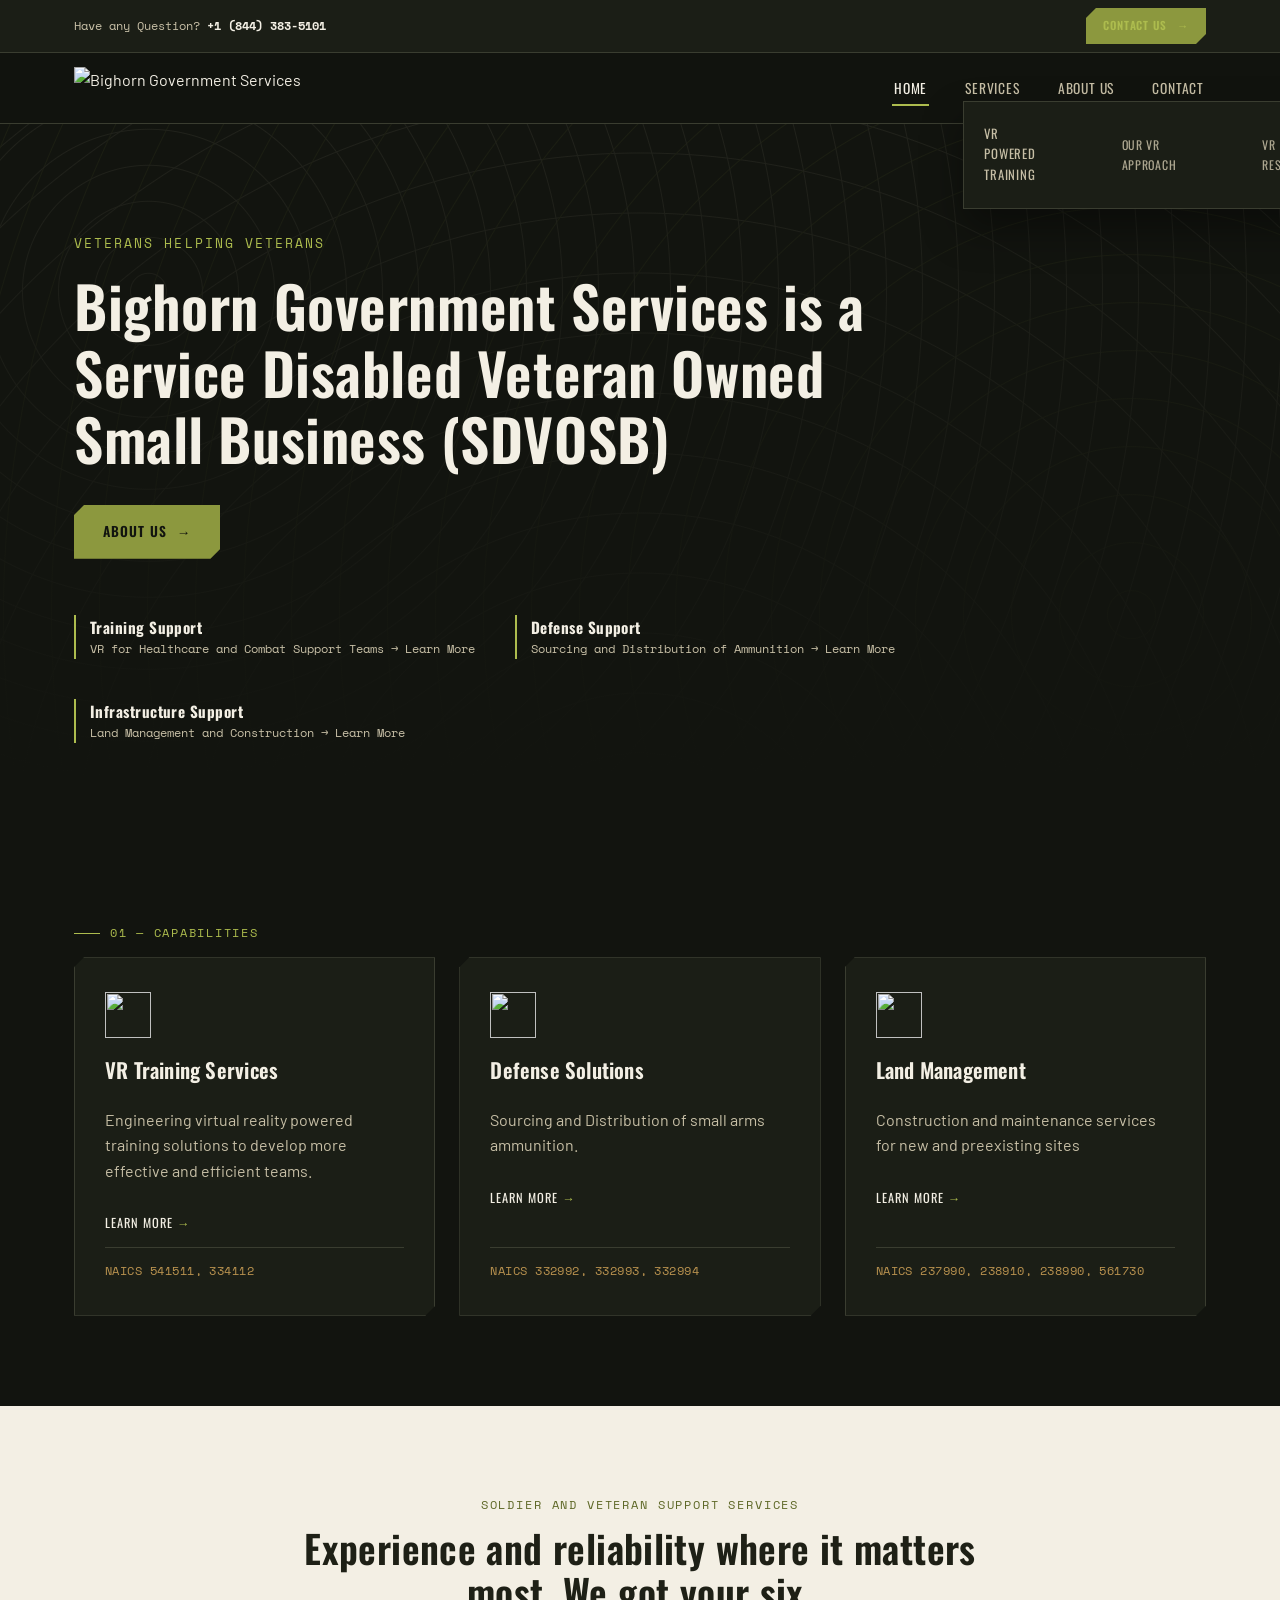
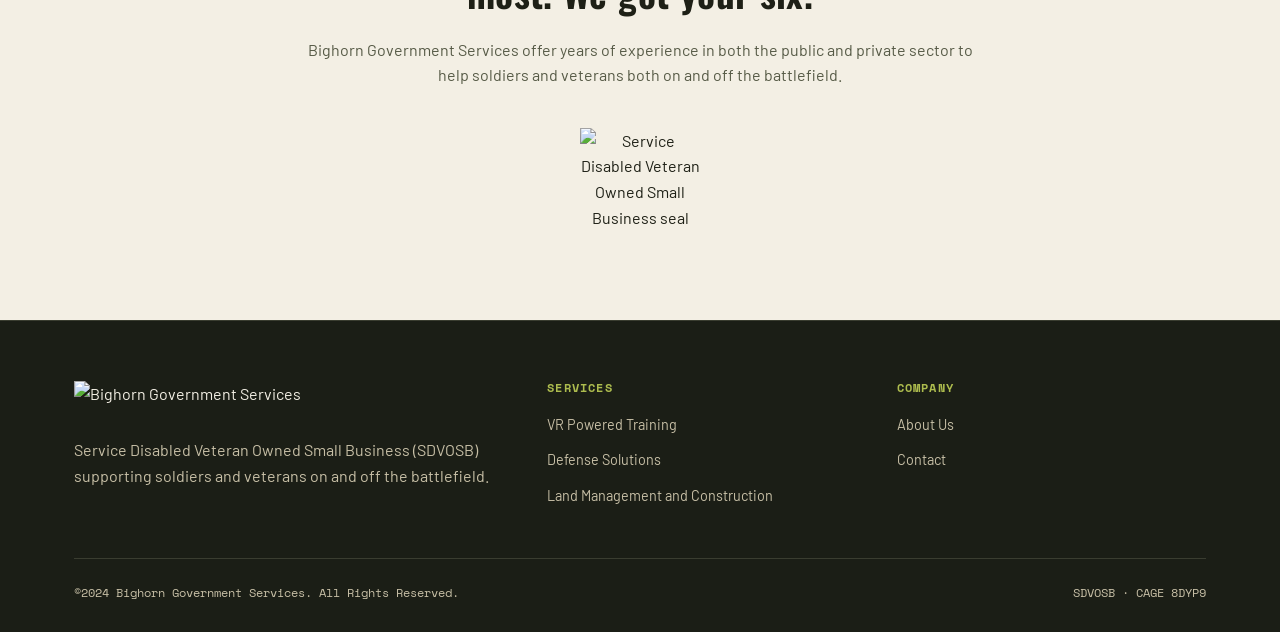
==== site/index.html @ 8c4d6b71 "Fix Services flyout: click-to-open instead of hover-open, closes on outside click/Escape" ====
<!doctype html>
<html lang="en">
<head>
<meta charset="UTF-8">
<meta name="viewport" content="width=device-width, initial-scale=1">
<title>Home &#8211; Bighorn Government Services</title>
<link rel="icon" href="https://bighorngov.com/wp-content/uploads/2019/12/favicon.png">
<link rel="stylesheet" href="assets/css/style.css">
</head>
<body>
  <div class="topbar">
    <div class="container">
      <span>Have any Question? <strong style="color:var(--paper)">+1 (844) 383-5101</strong></span>
      <a href="contact.html" class="btn btn-primary" style="padding:8px 16px;font-size:0.7rem;">Contact Us</a>
    </div>
  </div>
  <header class="site-header">
    <div class="container">
      <a href="index.html" class="brand">
        <img src="https://bighorngov.com/wp-content/uploads/2019/12/Bighorn-Site-Logo.png" alt="Bighorn Government Services">
      </a>
      <button class="nav-toggle" aria-label="Toggle navigation" aria-expanded="false">MENU</button>
      <nav class="main-nav">
        <ul>
          <li><a href="index.html" class="active">Home</a></li>
          <li class="has-flyout">
            <a href="vrpt.html" class="">Services</a>
            <ul class="flyout">
              <li><a href="vrpt.html" class="">VR Powered Training</a></li>
              <li><a href="our-vr-approach.html" class="sub ">Our VR Approach</a></li>
              <li><a href="vrr.html" class="sub ">VR Resources</a></li>
              <li><a href="defense-solutions.html" class="">Defense Solutions</a></li>
              <li><a href="construction-and-land-management.html" class="">Land Management and Construction</a></li>
            </ul>
          </li>
          <li><a href="about-us.html" class="">About Us</a></li>
          <li><a href="contact.html" class="">Contact</a></li>
        </ul>
      </nav>
    </div>
  </header>


  <section class="hero topo">
    <div class="container">
      <div class="hero-kicker">Veterans Helping Veterans</div>
      <h1>Bighorn Government Services is a Service Disabled Veteran Owned Small Business (SDVOSB)</h1>
      <div class="hero-actions">
        <a href="about-us.html" class="btn btn-primary">About Us</a>
      </div>
      <div class="hero-badge-row">
        <a href="vrpt.html" class="hero-badge">
          <strong style="color:var(--paper);display:block;font-family:var(--font-display);font-size:0.95rem;letter-spacing:0.03em;">Training Support</strong>
          VR for Healthcare and Combat Support Teams &rarr; Learn More
        </a>
        <a href="defense-solutions.html" class="hero-badge">
          <strong style="color:var(--paper);display:block;font-family:var(--font-display);font-size:0.95rem;letter-spacing:0.03em;">Defense Support</strong>
          Sourcing and Distribution of Ammunition &rarr; Learn More
        </a>
        <a href="construction-and-land-management.html" class="hero-badge">
          <strong style="color:var(--paper);display:block;font-family:var(--font-display);font-size:0.95rem;letter-spacing:0.03em;">Infrastructure Support</strong>
          Land Management and Construction &rarr; Learn More
        </a>
      </div>
    </div>
  </section>

  <section>
    <div class="container">
      <div class="sec-label">01 &mdash; Capabilities</div>
      <div class="pillars">
        <div class="pillar">
          <img src="https://bighorngov.com/wp-content/uploads/2020/12/vr.png" alt="">
          <h3><a href="vrpt.html">VR Training Services</a></h3>
          <p>Engineering virtual reality powered training solutions to develop more effective and efficient teams.</p>
          <a href="vrpt.html" class="pillar-link">Learn More</a>
          <div class="naics">NAICS 541511, 334112</div>
        </div>
        <div class="pillar">
          <img src="https://bighorngov.com/wp-content/uploads/elementor/thumbs/ammo-2-oza5bjkziiuf66yt6cg5apcoyn9q3lztt6nsiexqu8.png" alt="">
          <h3><a href="defense-solutions.html">Defense Solutions</a></h3>
          <p>Sourcing and Distribution&nbsp;of small arms ammunition.</p>
          <a href="defense-solutions.html" class="pillar-link">Learn More</a>
          <div class="naics">NAICS 332992, 332993, 332994</div>
        </div>
        <div class="pillar">
          <img src="https://bighorngov.com/wp-content/uploads/2020/12/vet.png" alt="">
          <h3><a href="construction-and-land-management.html">Land Management</a></h3>
          <p>Construction and maintenance services for new and preexisting sites</p>
          <a href="construction-and-land-management.html" class="pillar-link">Learn More</a>
          <div class="naics">NAICS 237990, 238910, 238990, 561730</div>
        </div>
      </div>
    </div>
  </section>

  <section class="section-light">
    <div class="container quote-band">
      <span class="eyebrow">Soldier and Veteran Support Services</span>
      <h2>Experience and reliability where it matters most. We got your six.</h2>
      <p>Bighorn Government Services offer years of experience in both the public and private sector to help soldiers and veterans both on and off the battlefield.</p>
      <img src="https://bighorngov.com/wp-content/uploads/2019/12/sdv-300x300.jpg" alt="Service Disabled Veteran Owned Small Business seal">
    </div>
  </section>

  <footer class="site-footer">
    <div class="container">
      <div class="footer-grid">
        <div>
          <img src="https://bighorngov.com/wp-content/uploads/2019/12/Bighorn-Site-Logo.png" alt="Bighorn Government Services" style="height:40px;margin-bottom:16px;">
          <p>Service Disabled Veteran Owned Small Business (SDVOSB) supporting soldiers and veterans on and off the battlefield.</p>
        </div>
        <div>
          <h4>Services</h4>
          <ul>
            <li><a href="vrpt.html">VR Powered Training</a></li>
            <li><a href="defense-solutions.html">Defense Solutions</a></li>
            <li><a href="construction-and-land-management.html">Land Management and Construction</a></li>
          </ul>
        </div>
        <div>
          <h4>Company</h4>
          <ul>
            <li><a href="about-us.html">About Us</a></li>
            <li><a href="contact.html">Contact</a></li>
          </ul>
        </div>
      </div>
      <div class="footer-bottom">
        <span>&copy;2024 Bighorn Government Services. All Rights Reserved.</span>
        <span>SDVOSB &middot; CAGE 8DYP9</span>
      </div>
    </div>
  </footer>
  <script src="assets/js/main.js"></script>
</body>
</html>
---- site/assets/css/style.css ----
/* ==========================================================================
   Bighorn Government Services — Design System
   "Field brief / survey map" — topo contour lines + targeting reticle
   ========================================================================== */

@import url('https://fonts.googleapis.com/css2?family=Oswald:wght@500;600;700&family=Barlow:wght@400;500;600&family=Space+Mono:wght@400;700&display=swap');

:root {
  --bg-deep: #12140F;
  --bg-panel: #1B1E16;
  --bg-panel-2: #21251A;
  --brass: #B9924F;
  --brass-bright: #D4AC6E;
  --olive: #8C983E;      /* pulled from the client's real logo pixels (#505028 dominant) */
  --olive-bright: #ADBC4E;
  --olive-deep: #404521;
  --sand: #C7BFA6;
  --paper: #F3EFE4;
  --ink: #1E2016;         /* headings on light sections */
  --ink-soft: #565A46;    /* body text on light sections */
  --olive-on-light: #5E6827; /* same hue as --olive, darkened for 5.2:1 contrast on paper */
  --rust: #A8461F;
  --rust-bright: #C0552A;
  --line: #3A3D30;
  --line-soft: rgba(199, 191, 166, 0.14);

  --font-display: 'Oswald', sans-serif;
  --font-body: 'Barlow', sans-serif;
  --font-mono: 'Space Mono', monospace;

  --cut: 10px;
  --max: 1180px;
}

* { box-sizing: border-box; }
html { scroll-behavior: smooth; }

body {
  margin: 0;
  background: var(--bg-deep);
  color: var(--paper);
  font-family: var(--font-body);
  font-size: 16px;
  line-height: 1.6;
  -webkit-font-smoothing: antialiased;
}

@media (prefers-reduced-motion: reduce) {
  html { scroll-behavior: auto; }
  * { animation-duration: 0.01ms !important; transition-duration: 0.01ms !important; }
}

img { max-width: 100%; display: block; }
a { color: inherit; text-decoration: none; }

h1, h2, h3, h4 {
  font-family: var(--font-display);
  font-weight: 600;
  margin: 0 0 0.5em;
  line-height: 1.15;
  color: var(--paper);
  letter-spacing: 0.01em;
}

p { margin: 0 0 1em; color: var(--sand); }
p:last-child { margin-bottom: 0; }

.container {
  max-width: var(--max);
  margin: 0 auto;
  padding: 0 24px;
}

/* Focus visibility */
a:focus-visible, button:focus-visible, input:focus-visible, textarea:focus-visible, select:focus-visible {
  outline: 2px solid var(--olive-bright);
  outline-offset: 3px;
}

/* --------------------------------------------------------------------------
   Section labels — field-manual numbering
   -------------------------------------------------------------------------- */
.sec-label {
  font-family: var(--font-mono);
  font-size: 0.78rem;
  letter-spacing: 0.14em;
  text-transform: uppercase;
  color: var(--olive-bright);
  display: flex;
  align-items: center;
  gap: 10px;
  margin-bottom: 14px;
}
.sec-label::before {
  content: '';
  width: 26px;
  height: 1px;
  background: var(--olive-bright);
  display: inline-block;
}

.eyebrow {
  font-family: var(--font-mono);
  font-size: 0.72rem;
  letter-spacing: 0.16em;
  text-transform: uppercase;
  color: var(--sand);
}

/* --------------------------------------------------------------------------
   Topo contour background — signature texture
   -------------------------------------------------------------------------- */
.topo {
  position: relative;
  isolation: isolate;
  overflow: hidden;
}
.topo::before {
  content: '';
  position: absolute;
  inset: -10%;
  z-index: -1;
  opacity: 0.10;
  background-image:
    repeating-radial-gradient(circle at 18% 28%, transparent 0px, transparent 17px, var(--sand) 18px, transparent 19px, transparent 36px),
    repeating-radial-gradient(circle at 82% 66%, transparent 0px, transparent 23px, var(--olive) 24px, transparent 25px, transparent 48px),
    repeating-radial-gradient(circle at 50% 100%, transparent 0px, transparent 30px, var(--sand) 31px, transparent 32px, transparent 60px);
}
.topo::after {
  content: '';
  position: absolute;
  inset: 0;
  z-index: -1;
  background: linear-gradient(180deg, rgba(18,20,15,0.2) 0%, var(--bg-deep) 92%);
}

/* --------------------------------------------------------------------------
   Light "paper" section — experiment: does green pop more here or on dark?
   Clean, textureless, warm off-white. Contrast-checked, not eyeballed:
   olive-on-light hits 5.2:1 on paper (dark --olive fails at 2-3:1 on light).
   -------------------------------------------------------------------------- */
.section-light {
  background: var(--paper);
  color: var(--ink);
}
.section-light h1, .section-light h2, .section-light h3, .section-light h4 { color: var(--ink); }
.section-light p { color: var(--ink-soft); }
.section-light .eyebrow,
.section-light .sec-label { color: var(--olive-on-light); }
.section-light .sec-label::before { background: var(--olive-on-light); }
.section-light .btn-primary { background: var(--olive-on-light); color: var(--paper); }
.section-light .btn-primary:hover { background: var(--ink); }

/* --------------------------------------------------------------------------
   Targeting-reticle corner frame — the signature element
   -------------------------------------------------------------------------- */
.reticle {
  position: relative;
  padding: 14px;
}
.reticle .corner {
  position: absolute;
  width: 22px;
  height: 22px;
  border: 2px solid var(--olive-bright);
  opacity: 0.85;
}
.reticle .corner.tl { top: 0; left: 0; border-right: none; border-bottom: none; }
.reticle .corner.tr { top: 0; right: 0; border-left: none; border-bottom: none; }
.reticle .corner.bl { bottom: 0; left: 0; border-right: none; border-top: none; }
.reticle .corner.br { bottom: 0; right: 0; border-left: none; border-top: none; }
.reticle .frame-inner {
  clip-path: polygon(var(--cut) 0, 100% 0, 100% calc(100% - var(--cut)), calc(100% - var(--cut)) 100%, 0 100%, 0 var(--cut));
  overflow: hidden;
  background: var(--bg-panel);
}

/* --------------------------------------------------------------------------
   Buttons
   -------------------------------------------------------------------------- */
.btn {
  display: inline-flex;
  align-items: center;
  gap: 10px;
  font-family: var(--font-display);
  font-weight: 600;
  font-size: 0.85rem;
  letter-spacing: 0.08em;
  text-transform: uppercase;
  padding: 15px 28px;
  border: 1px solid transparent;
  clip-path: polygon(10px 0, 100% 0, 100% calc(100% - 10px), calc(100% - 10px) 100%, 0 100%, 0 10px);
  cursor: pointer;
  transition: background 0.2s ease, color 0.2s ease, border-color 0.2s ease, transform 0.15s ease;
}
.btn-primary { background: var(--olive); color: var(--bg-deep); }
.btn-primary:hover { background: var(--olive-bright); transform: translateY(-1px); }
.btn-outline { background: transparent; color: var(--paper); border-color: var(--sand); }
.btn-outline:hover { border-color: var(--olive-bright); color: var(--olive-bright); }
.btn-rust { background: var(--rust); color: var(--paper); }
.btn-rust:hover { background: var(--rust-bright); }
.btn::after { content: '\2192'; font-family: var(--font-body); }

/* --------------------------------------------------------------------------
   Header / Nav
   -------------------------------------------------------------------------- */
.topbar {
  background: var(--bg-panel);
  border-bottom: 1px solid var(--line);
  font-family: var(--font-mono);
  font-size: 0.78rem;
}
.topbar .container {
  display: flex;
  justify-content: space-between;
  align-items: center;
  padding-top: 8px;
  padding-bottom: 8px;
  color: var(--sand);
}
.topbar a { color: var(--olive-bright); }

.site-header {
  position: sticky;
  top: 0;
  z-index: 50;
  background: rgba(18, 20, 15, 0.94);
  backdrop-filter: blur(6px);
  border-bottom: 1px solid var(--line);
}
.site-header .container {
  display: flex;
  align-items: center;
  justify-content: space-between;
  padding-top: 14px;
  padding-bottom: 14px;
  gap: 24px;
}
.brand { display: flex; align-items: center; gap: 12px; }
.brand img { height: 42px; width: auto; }

.nav-toggle {
  display: none;
  background: transparent;
  border: 1px solid var(--line);
  color: var(--paper);
  padding: 8px 10px;
  font-family: var(--font-mono);
  cursor: pointer;
}

.main-nav ul {
  list-style: none;
  display: flex;
  align-items: center;
  gap: 34px;
  margin: 0;
  padding: 0;
}
.main-nav > ul { position: relative; }
.main-nav a {
  font-family: var(--font-display);
  font-size: 0.85rem;
  letter-spacing: 0.06em;
  text-transform: uppercase;
  color: var(--sand);
  padding: 6px 2px;
  border-bottom: 2px solid transparent;
  transition: color 0.2s ease, border-color 0.2s ease;
}
.main-nav a:hover, .main-nav a.active { color: var(--paper); border-color: var(--olive-bright); }

.has-flyout { position: relative; }
.flyout {
  display: none;
  position: absolute;
  top: 100%;
  left: 0;
  margin-top: 14px;
  background: var(--bg-panel);
  border: 1px solid var(--line);
  min-width: 260px;
  padding: 10px 0;
  box-shadow: 0 20px 40px rgba(0,0,0,0.4);
}
.has-flyout.open .flyout,
.has-flyout:focus-within .flyout { display: block; }
.flyout li { width: 100%; }
.flyout a {
  display: block;
  padding: 12px 20px;
  border-bottom: none;
  font-size: 0.8rem;
}
.flyout a:hover { background: var(--bg-panel-2); }
.flyout .sub { padding-left: 32px; opacity: 0.85; font-size: 0.75rem; }

.header-cta { display: flex; align-items: center; gap: 20px; }
.header-phone { font-family: var(--font-mono); font-size: 0.85rem; color: var(--sand); white-space: nowrap; }

/* --------------------------------------------------------------------------
   Hero
   -------------------------------------------------------------------------- */
.hero {
  padding: 110px 0 90px;
  position: relative;
}
.hero-kicker {
  font-family: var(--font-mono);
  color: var(--olive-bright);
  letter-spacing: 0.16em;
  text-transform: uppercase;
  font-size: 0.8rem;
  margin-bottom: 18px;
}
.hero h1 {
  font-size: clamp(2.3rem, 5vw, 3.6rem);
  max-width: 820px;
}
.hero .lede {
  max-width: 620px;
  font-size: 1.15rem;
  color: var(--sand);
}
.hero-actions { display: flex; gap: 16px; margin-top: 34px; flex-wrap: wrap; }
.hero-badge-row { display: flex; gap: 40px; margin-top: 56px; flex-wrap: wrap; }
.hero-badge { font-family: var(--font-mono); font-size: 0.78rem; color: var(--sand); border-left: 2px solid var(--olive-bright); padding-left: 14px; }

/* --------------------------------------------------------------------------
   Pillar / service cards
   -------------------------------------------------------------------------- */
.pillars {
  display: grid;
  grid-template-columns: repeat(3, 1fr);
  gap: 24px;
}
.pillar {
  background: var(--bg-panel);
  border: 1px solid var(--line);
  clip-path: polygon(var(--cut) 0, 100% 0, 100% calc(100% - var(--cut)), calc(100% - var(--cut)) 100%, 0 100%, 0 var(--cut));
  padding: 34px 30px;
  display: flex;
  flex-direction: column;
  gap: 14px;
}
.pillar img { width: 46px; height: 46px; object-fit: contain; margin-bottom: 6px; }
.pillar h3 { font-size: 1.3rem; }
.pillar .naics {
  font-family: var(--font-mono);
  font-size: 0.72rem;
  color: var(--brass);
  letter-spacing: 0.04em;
  margin-top: auto;
  padding-top: 14px;
  border-top: 1px solid var(--line);
}
.pillar a.pillar-link {
  font-family: var(--font-display);
  font-size: 0.78rem;
  letter-spacing: 0.08em;
  text-transform: uppercase;
  color: var(--paper);
}
.pillar a.pillar-link::after { content: ' \2192'; color: var(--olive-bright); }

/* --------------------------------------------------------------------------
   Generic sections / panels
   -------------------------------------------------------------------------- */
section { padding: 90px 0; }
.section-tight { padding: 60px 0; }
.panel {
  background: var(--bg-panel);
  border: 1px solid var(--line);
  padding: 48px;
  clip-path: polygon(var(--cut) 0, 100% 0, 100% calc(100% - var(--cut)), calc(100% - var(--cut)) 100%, 0 100%, 0 var(--cut));
}

.two-col {
  display: grid;
  grid-template-columns: 1.1fr 0.9fr;
  gap: 60px;
  align-items: start;
}

.bullet-list { list-style: none; margin: 0; padding: 0; display: grid; gap: 12px; }
.bullet-list li {
  color: var(--sand);
  padding-left: 22px;
  position: relative;
}
.bullet-list li::before {
  content: '';
  position: absolute;
  left: 0;
  top: 9px;
  width: 8px;
  height: 8px;
  background: var(--olive-bright);
  clip-path: polygon(50% 0, 100% 50%, 50% 100%, 0 50%);
}

.divider { height: 1px; background: var(--line); margin: 60px 0; border: none; }

/* --------------------------------------------------------------------------
   Tabs (VR Powered Training "why VR" section)
   -------------------------------------------------------------------------- */
.tabs { border-top: 1px solid var(--line); margin-top: 40px; }
.tab-list { display: flex; gap: 4px; flex-wrap: wrap; margin-top: -1px; }
.tab-btn {
  font-family: var(--font-display);
  font-size: 0.82rem;
  letter-spacing: 0.04em;
  text-transform: uppercase;
  background: transparent;
  border: none;
  border-top: 3px solid transparent;
  color: var(--sand);
  padding: 20px 22px 20px 0;
  cursor: pointer;
  text-align: left;
}
.tab-btn.active { color: var(--olive-bright); border-top-color: var(--olive-bright); }
.tab-panels { padding: 26px 0 0; max-width: 640px; }
.tab-panel { display: none; }
.tab-panel.active { display: block; }

/* --------------------------------------------------------------------------
   Stat counters
   -------------------------------------------------------------------------- */
.stat-row {
  display: grid;
  grid-template-columns: repeat(3, 1fr);
  gap: 24px;
  margin-top: 40px;
}
.stat {
  text-align: center;
  border: 1px solid var(--line);
  padding: 34px 20px;
  background: var(--bg-panel);
}
.stat .num {
  font-family: var(--font-display);
  font-size: 3rem;
  color: var(--olive-bright);
  font-weight: 700;
}
.stat .label { font-family: var(--font-mono); font-size: 0.78rem; color: var(--sand); text-transform: uppercase; letter-spacing: 0.06em; margin-top: 8px; }

/* --------------------------------------------------------------------------
   Process steps (Our VR Approach)
   -------------------------------------------------------------------------- */
.steps { display: grid; gap: 0; margin-top: 20px; }
.step {
  display: grid;
  grid-template-columns: 90px 1fr;
  gap: 28px;
  padding: 34px 0;
  border-bottom: 1px solid var(--line);
}
.step:first-child { border-top: 1px solid var(--line); }
.step .step-num { font-family: var(--font-mono); font-size: 1.6rem; color: var(--brass); }
.step h3 { font-size: 1.25rem; margin-bottom: 10px; }

/* --------------------------------------------------------------------------
   Resource cards (VR Resources)
   -------------------------------------------------------------------------- */
.resource-grid {
  display: grid;
  grid-template-columns: repeat(3, 1fr);
  gap: 26px;
  margin-top: 40px;
}
.resource-card {
  background: var(--bg-panel);
  border: 1px solid var(--line);
  display: flex;
  flex-direction: column;
}
.resource-card img { aspect-ratio: 4/3; object-fit: cover; width: 100%; }
.resource-card .rc-body { padding: 22px; display: flex; flex-direction: column; gap: 10px; flex: 1; }
.resource-card .rc-date { font-family: var(--font-mono); font-size: 0.7rem; color: var(--brass); text-transform: uppercase; }
.resource-card h3 { font-size: 1.05rem; }
.resource-card .rc-link { margin-top: auto; font-family: var(--font-display); font-size: 0.75rem; letter-spacing: 0.08em; text-transform: uppercase; color: var(--brass); }

/* --------------------------------------------------------------------------
   Quote / closing band
   -------------------------------------------------------------------------- */
.quote-band { text-align: center; }
.quote-band .eyebrow { display: block; margin-bottom: 12px; }
.quote-band h2 { font-size: clamp(1.7rem, 3.4vw, 2.4rem); max-width: 760px; margin: 0 auto 22px; }
.quote-band p { max-width: 680px; margin: 0 auto; }
.quote-band img { margin: 40px auto 0; width: 120px; }

/* --------------------------------------------------------------------------
   About / team-style facts
   -------------------------------------------------------------------------- */
.fact-grid { display: grid; grid-template-columns: repeat(3, 1fr); gap: 20px; margin: 30px 0 0; }
.fact { border: 1px solid var(--line); padding: 22px; background: var(--bg-panel); }
.fact .fact-label { font-family: var(--font-mono); font-size: 0.7rem; color: var(--brass); text-transform: uppercase; letter-spacing: 0.06em; }
.fact .fact-value { font-family: var(--font-display); font-size: 1.3rem; margin-top: 6px; }

/* --------------------------------------------------------------------------
   Contact page
   -------------------------------------------------------------------------- */
.contact-grid { display: grid; grid-template-columns: 0.9fr 1.1fr; gap: 60px; }
.contact-info-list { display: grid; gap: 26px; margin-top: 30px; }
.contact-info-list .ci-label { font-family: var(--font-mono); font-size: 0.72rem; color: var(--brass); text-transform: uppercase; letter-spacing: 0.08em; margin-bottom: 6px; }
.contact-info-list .ci-value { font-family: var(--font-display); font-size: 1.15rem; }

.map-frame { border: 1px solid var(--line); margin-top: 30px; }
.map-frame iframe { width: 100%; height: 260px; border: 0; filter: grayscale(0.4) invert(0.92) contrast(0.9); }

.form-field { margin-bottom: 20px; }
.form-field label {
  display: block;
  font-family: var(--font-mono);
  font-size: 0.72rem;
  letter-spacing: 0.08em;
  text-transform: uppercase;
  color: var(--sand);
  margin-bottom: 8px;
}
.form-field input, .form-field textarea, .form-field select {
  width: 100%;
  background: var(--bg-deep);
  border: 1px solid var(--line);
  color: var(--paper);
  padding: 13px 14px;
  font-family: var(--font-body);
  font-size: 0.95rem;
}
.form-field textarea { resize: vertical; min-height: 120px; }
.checkbox-row { display: flex; flex-wrap: wrap; gap: 18px; }
.checkbox-row label {
  display: flex;
  align-items: center;
  gap: 8px;
  font-family: var(--font-body);
  font-size: 0.9rem;
  color: var(--sand);
  text-transform: none;
  letter-spacing: 0;
}

/* --------------------------------------------------------------------------
   Footer
   -------------------------------------------------------------------------- */
.site-footer {
  border-top: 1px solid var(--line);
  padding: 60px 0 30px;
  background: var(--bg-panel);
}
.footer-grid {
  display: grid;
  grid-template-columns: 1.4fr 1fr 1fr;
  gap: 40px;
}
.footer-grid h4 {
  font-family: var(--font-mono);
  font-size: 0.75rem;
  letter-spacing: 0.1em;
  text-transform: uppercase;
  color: var(--olive-bright);
  margin-bottom: 16px;
}
.footer-grid ul { list-style: none; margin: 0; padding: 0; display: grid; gap: 10px; }
.footer-grid a { color: var(--sand); font-size: 0.9rem; }
.footer-grid a:hover { color: var(--olive-bright); }
.footer-bottom {
  margin-top: 50px;
  padding-top: 24px;
  border-top: 1px solid var(--line);
  font-family: var(--font-mono);
  font-size: 0.75rem;
  color: var(--sand);
  display: flex;
  justify-content: space-between;
  flex-wrap: wrap;
  gap: 10px;
}

/* --------------------------------------------------------------------------
   Responsive
   -------------------------------------------------------------------------- */
@media (max-width: 980px) {
  .pillars, .stat-row, .resource-grid, .fact-grid { grid-template-columns: 1fr 1fr; }
  .two-col, .contact-grid, .footer-grid { grid-template-columns: 1fr; }
  .footer-grid { gap: 30px; }
}

@media (max-width: 760px) {
  .nav-toggle { display: inline-block; }
  .main-nav {
    display: none;
    position: absolute;
    top: 100%;
    left: 0;
    right: 0;
    background: var(--bg-panel);
    border-bottom: 1px solid var(--line);
    padding: 10px 24px 24px;
  }
  .main-nav.open { display: block; }
  .main-nav ul { flex-direction: column; align-items: flex-start; gap: 4px; }
  .main-nav > ul > li { width: 100%; }
  .main-nav a { display: block; padding: 12px 0; }
  .has-flyout .flyout { display: none; position: static; border: none; background: transparent; margin: 0 0 0 14px; padding: 0; }
  .has-flyout.open .flyout { display: block; }
  .header-phone { display: none; }
  .pillars, .stat-row, .resource-grid, .fact-grid { grid-template-columns: 1fr; }
  .step { grid-template-columns: 50px 1fr; }
  .hero { padding: 70px 0 60px; }
  section { padding: 60px 0; }
  .panel { padding: 28px; }
}
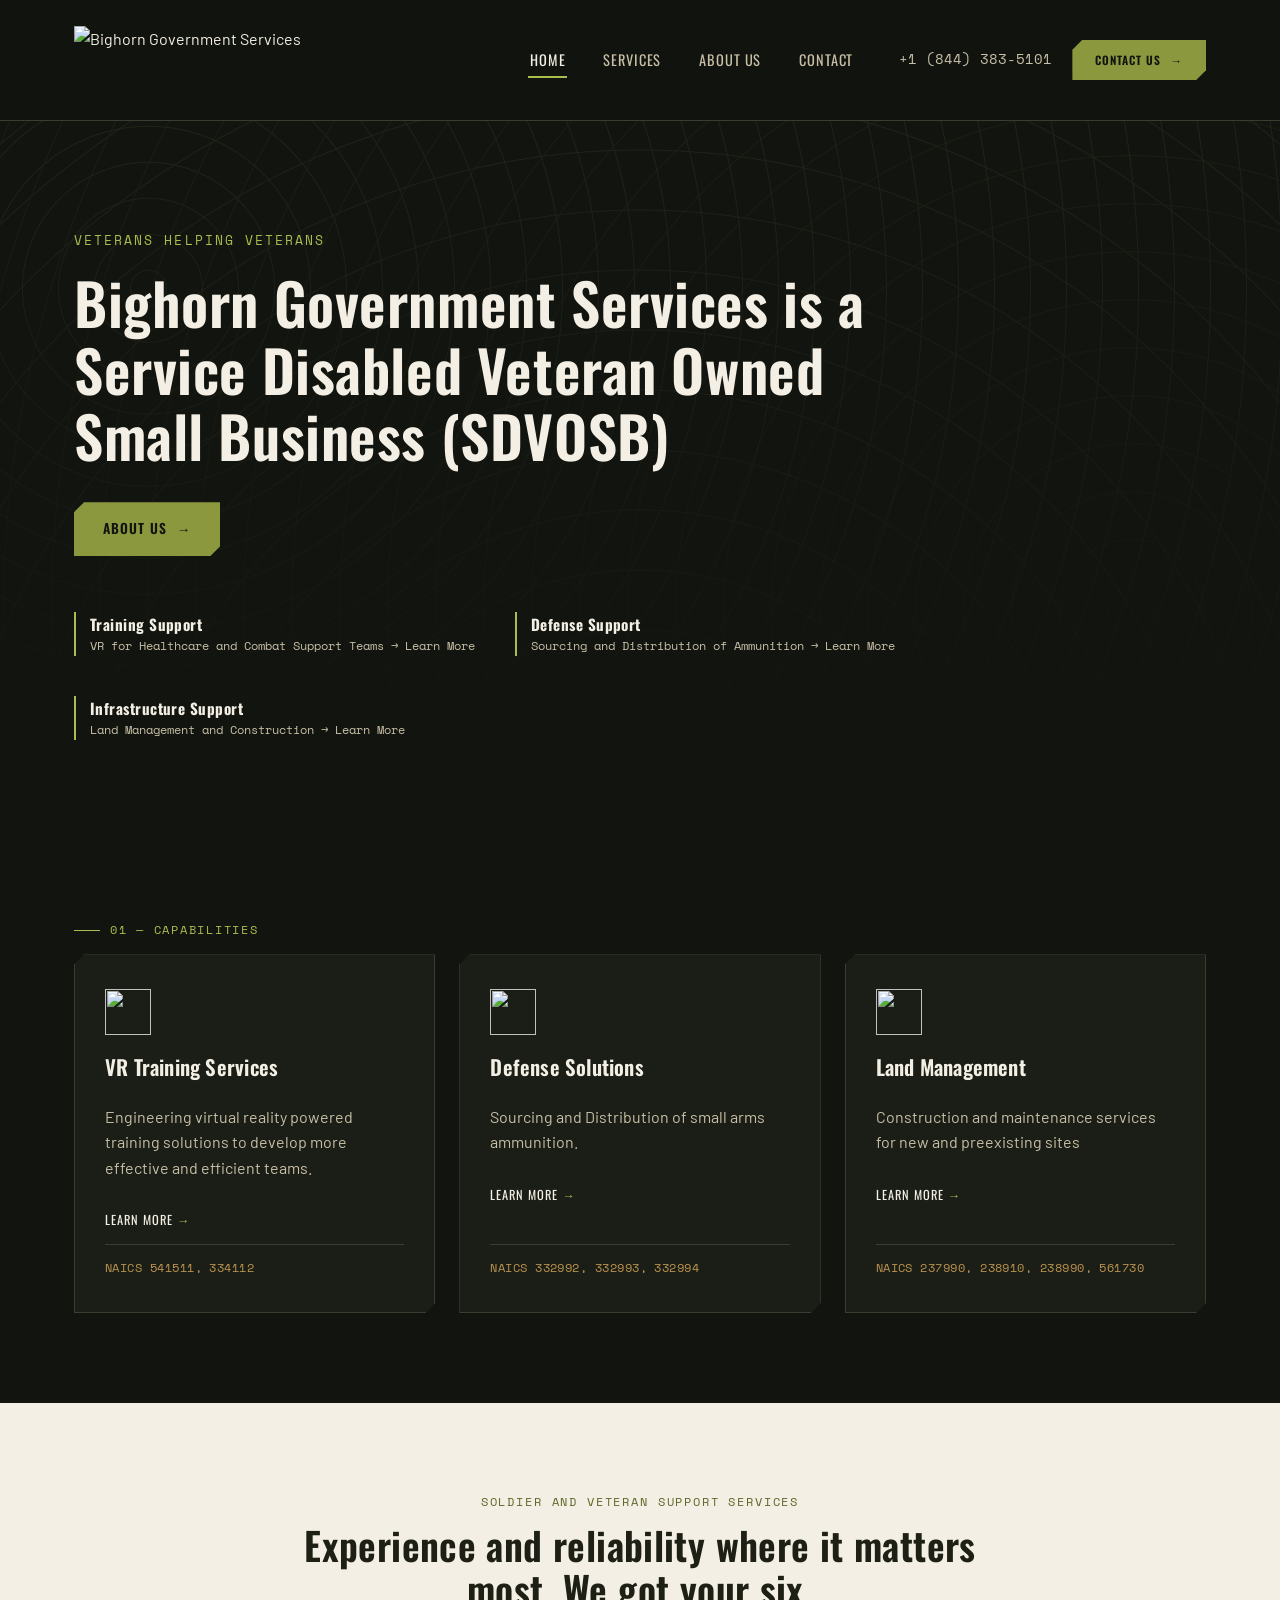
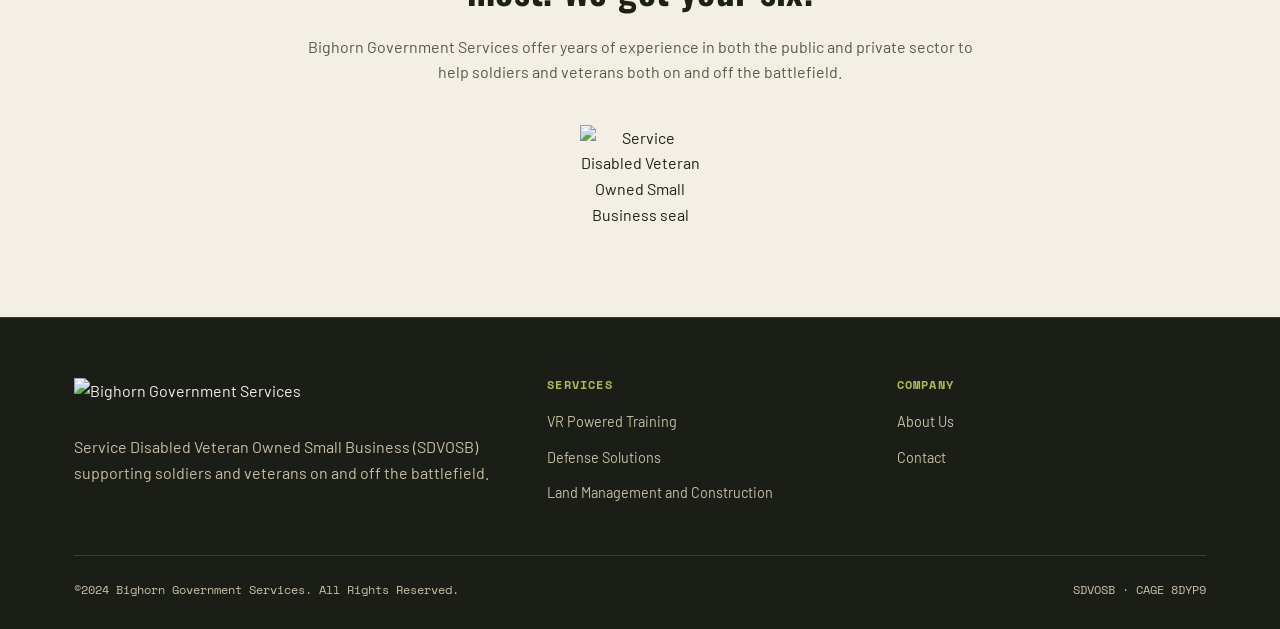
==== commit 30e60ea6: "Fix real flyout bug (CSS specificity), remove Have any Question topbar, enlarge header/logo" ====
--- a/site/index.html
+++ b/site/index.html
@@ -8,18 +8,13 @@
 <link rel="stylesheet" href="assets/css/style.css">
 </head>
 <body>
-  <div class="topbar">
-    <div class="container">
-      <span>Have any Question? <strong style="color:var(--paper)">+1 (844) 383-5101</strong></span>
-      <a href="contact.html" class="btn btn-primary" style="padding:8px 16px;font-size:0.7rem;">Contact Us</a>
-    </div>
-  </div>
   <header class="site-header">
     <div class="container">
       <a href="index.html" class="brand">
         <img src="https://bighorngov.com/wp-content/uploads/2019/12/Bighorn-Site-Logo.png" alt="Bighorn Government Services">
       </a>
       <button class="nav-toggle" aria-label="Toggle navigation" aria-expanded="false">MENU</button>
+      <div class="nav-cta-wrap">
       <nav class="main-nav">
         <ul>
           <li><a href="index.html" class="active">Home</a></li>
@@ -37,6 +32,11 @@
           <li><a href="contact.html" class="">Contact</a></li>
         </ul>
       </nav>
+        <div class="header-cta">
+          <span class="header-phone">+1 (844) 383-5101</span>
+          <a href="contact.html" class="btn btn-primary" style="padding:10px 22px;font-size:0.72rem;">Contact Us</a>
+        </div>
+      </div>
     </div>
   </header>
 
--- a/site/assets/css/style.css
+++ b/site/assets/css/style.css
@@ -204,27 +204,11 @@
 /* --------------------------------------------------------------------------
    Header / Nav
    -------------------------------------------------------------------------- */
-.topbar {
-  background: var(--bg-panel);
-  border-bottom: 1px solid var(--line);
-  font-family: var(--font-mono);
-  font-size: 0.78rem;
-}
-.topbar .container {
-  display: flex;
-  justify-content: space-between;
-  align-items: center;
-  padding-top: 8px;
-  padding-bottom: 8px;
-  color: var(--sand);
-}
-.topbar a { color: var(--olive-bright); }
-
 .site-header {
   position: sticky;
   top: 0;
   z-index: 50;
-  background: rgba(18, 20, 15, 0.94);
+  background: rgba(18, 20, 15, 0.96);
   backdrop-filter: blur(6px);
   border-bottom: 1px solid var(--line);
 }
@@ -232,12 +216,14 @@
   display: flex;
   align-items: center;
   justify-content: space-between;
-  padding-top: 14px;
-  padding-bottom: 14px;
+  padding-top: 26px;
+  padding-bottom: 26px;
   gap: 24px;
 }
 .brand { display: flex; align-items: center; gap: 12px; }
-.brand img { height: 42px; width: auto; }
+.brand img { height: 68px; width: auto; }
+
+.nav-cta-wrap { display: flex; align-items: center; gap: 44px; }
 
 .nav-toggle {
   display: none;
@@ -249,18 +235,18 @@
   cursor: pointer;
 }
 
-.main-nav ul {
+.main-nav > ul {
   list-style: none;
   display: flex;
   align-items: center;
   gap: 34px;
   margin: 0;
   padding: 0;
-}
-.main-nav > ul { position: relative; }
+  position: relative;
+}
 .main-nav a {
   font-family: var(--font-display);
-  font-size: 0.85rem;
+  font-size: 0.9rem;
   letter-spacing: 0.06em;
   text-transform: uppercase;
   color: var(--sand);
@@ -273,10 +259,11 @@
 .has-flyout { position: relative; }
 .flyout {
   display: none;
+  list-style: none;
+  margin: 14px 0 0;
   position: absolute;
   top: 100%;
   left: 0;
-  margin-top: 14px;
   background: var(--bg-panel);
   border: 1px solid var(--line);
   min-width: 260px;
@@ -607,7 +594,7 @@
   .main-nav a { display: block; padding: 12px 0; }
   .has-flyout .flyout { display: none; position: static; border: none; background: transparent; margin: 0 0 0 14px; padding: 0; }
   .has-flyout.open .flyout { display: block; }
-  .header-phone { display: none; }
+  .header-cta { display: none; }
   .pillars, .stat-row, .resource-grid, .fact-grid { grid-template-columns: 1fr; }
   .step { grid-template-columns: 50px 1fr; }
   .hero { padding: 70px 0 60px; }
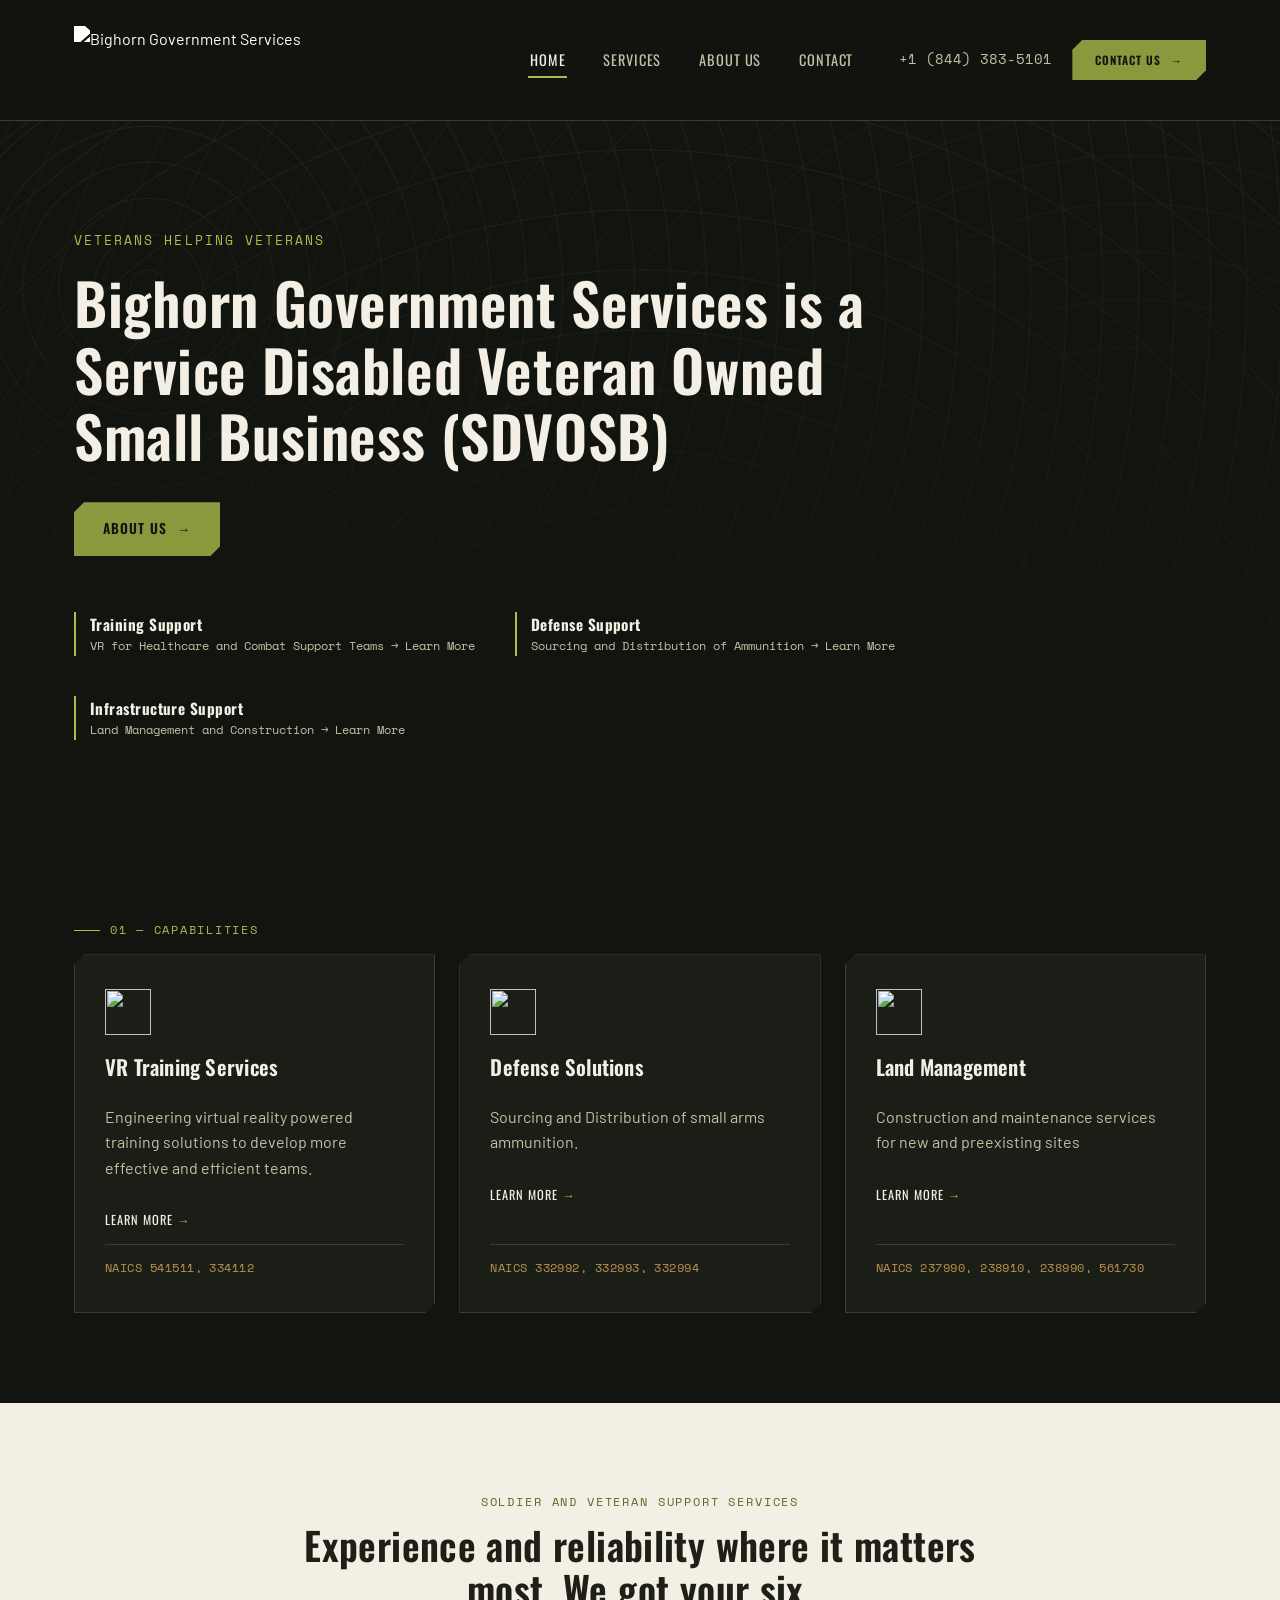
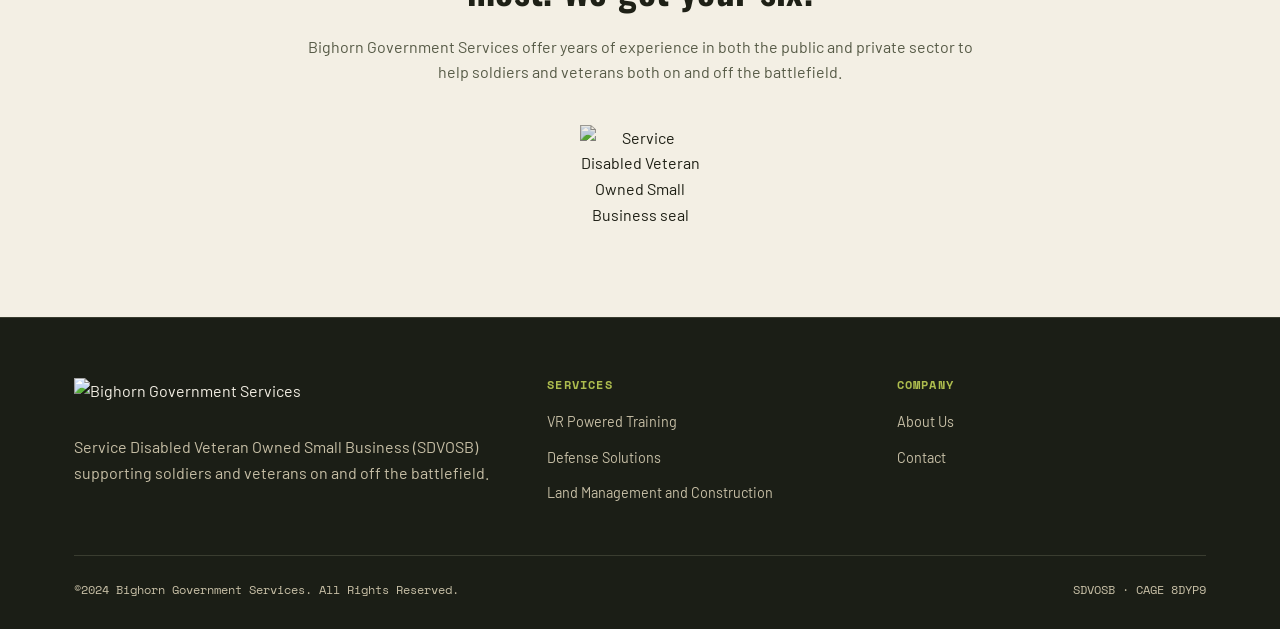
==== commit 4c9bb22f: "Remove white box background from SDVOSB seal (multiply blend, both placements)" ====
--- a/site/index.html
+++ b/site/index.html
@@ -99,7 +99,7 @@
       <span class="eyebrow">Soldier and Veteran Support Services</span>
       <h2>Experience and reliability where it matters most. We got your six.</h2>
       <p>Bighorn Government Services offer years of experience in both the public and private sector to help soldiers and veterans both on and off the battlefield.</p>
-      <img src="https://bighorngov.com/wp-content/uploads/2019/12/sdv-300x300.jpg" alt="Service Disabled Veteran Owned Small Business seal">
+      <img class="badge-clean" src="https://bighorngov.com/wp-content/uploads/2019/12/sdv-300x300.jpg" alt="Service Disabled Veteran Owned Small Business seal">
     </div>
   </section>
 
--- a/site/assets/css/style.css
+++ b/site/assets/css/style.css
@@ -221,7 +221,12 @@
   gap: 24px;
 }
 .brand { display: flex; align-items: center; gap: 12px; }
-.brand img { height: 68px; width: auto; }
+.brand img { height: 68px; width: auto; filter: brightness(0) invert(1); }
+
+/* SDVOSB seal is a JPG with a baked-in white square background — multiply
+   blend drops the white against whatever section it sits on (dark or
+   light) without needing a real transparent source file. */
+.badge-clean { mix-blend-mode: multiply; }
 
 .nav-cta-wrap { display: flex; align-items: center; gap: 44px; }
 
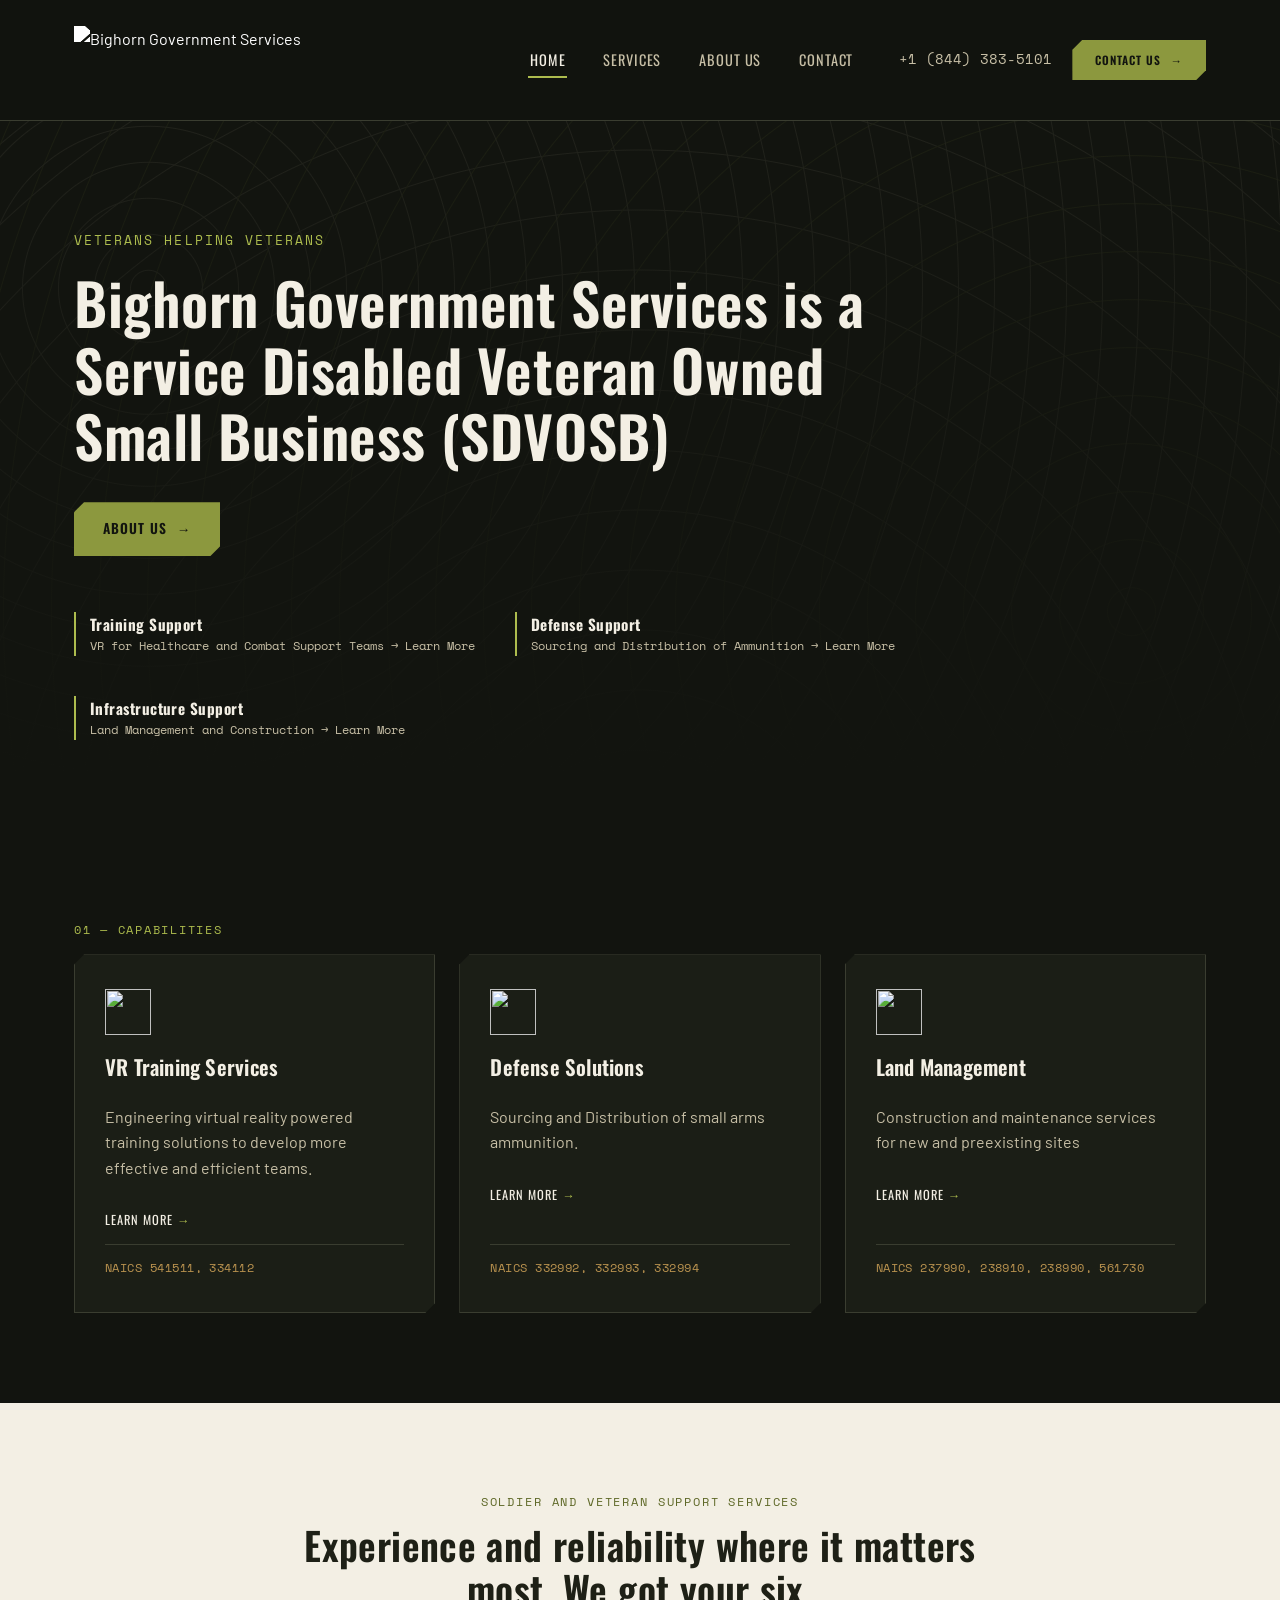
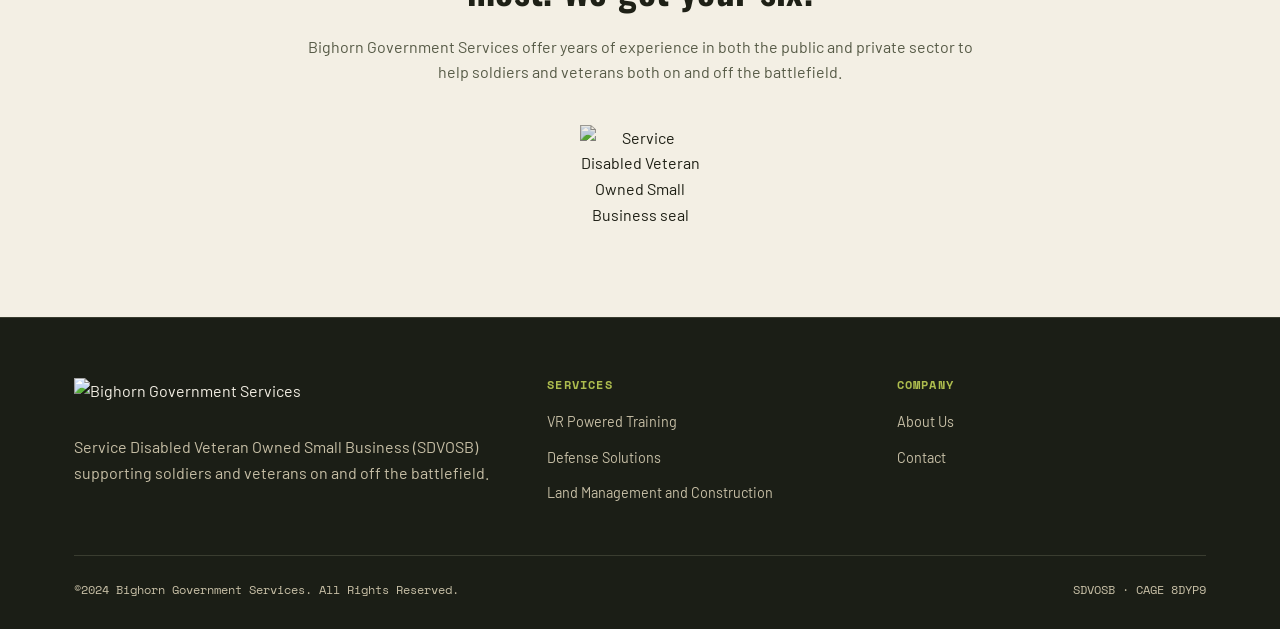
==== commit f372771f: "Mobile nav: real 3-line hamburger icon (animates to X), fix right-alignment (empty nav-cta-wrap was " ====
--- a/site/index.html
+++ b/site/index.html
@@ -13,7 +13,11 @@
       <a href="index.html" class="brand">
         <img src="https://bighorngov.com/wp-content/uploads/2019/12/Bighorn-Site-Logo.png" alt="Bighorn Government Services">
       </a>
-      <button class="nav-toggle" aria-label="Toggle navigation" aria-expanded="false">MENU</button>
+      <button class="nav-toggle" aria-label="Toggle navigation" aria-expanded="false">
+        <span class="hamburger-line"></span>
+        <span class="hamburger-line"></span>
+        <span class="hamburger-line"></span>
+      </button>
       <div class="nav-cta-wrap">
       <nav class="main-nav">
         <ul>
--- a/site/assets/css/style.css
+++ b/site/assets/css/style.css
@@ -86,17 +86,7 @@
   letter-spacing: 0.14em;
   text-transform: uppercase;
   color: var(--olive-bright);
-  display: flex;
-  align-items: center;
-  gap: 10px;
   margin-bottom: 14px;
-}
-.sec-label::before {
-  content: '';
-  width: 26px;
-  height: 1px;
-  background: var(--olive-bright);
-  display: inline-block;
 }
 
 .eyebrow {
@@ -147,7 +137,6 @@
 .section-light p { color: var(--ink-soft); }
 .section-light .eyebrow,
 .section-light .sec-label { color: var(--olive-on-light); }
-.section-light .sec-label::before { background: var(--olive-on-light); }
 .section-light .btn-primary { background: var(--olive-on-light); color: var(--paper); }
 .section-light .btn-primary:hover { background: var(--ink); }
 
@@ -224,21 +213,44 @@
 .brand img { height: 68px; width: auto; filter: brightness(0) invert(1); }
 
 /* SDVOSB seal is a JPG with a baked-in white square background — multiply
-   blend drops the white against whatever section it sits on (dark or
-   light) without needing a real transparent source file. */
+   blend drops the white against whatever section it sits on. But multiply
+   only reads true against a light backdrop; over the site's near-black
+   background it crushes the seal's own colors toward black too. So on
+   dark sections, give it a small light "paper" chip to sit on (matches
+   the light section the homepage version already lives on) instead of
+   relying on the blend mode alone. */
 .badge-clean { mix-blend-mode: multiply; }
+.seal-panel {
+  background: var(--paper);
+  display: inline-block;
+  padding: 28px;
+}
+.seal-panel .corner { border-color: var(--olive-on-light); }
 
 .nav-cta-wrap { display: flex; align-items: center; gap: 44px; }
 
 .nav-toggle {
   display: none;
+  flex-direction: column;
+  align-items: center;
+  justify-content: center;
+  gap: 5px;
   background: transparent;
   border: 1px solid var(--line);
-  color: var(--paper);
-  padding: 8px 10px;
-  font-family: var(--font-mono);
+  padding: 12px 14px;
   cursor: pointer;
-}
+  margin-left: auto;
+}
+.hamburger-line {
+  display: block;
+  width: 20px;
+  height: 2px;
+  background: var(--paper);
+  transition: transform 0.2s ease, opacity 0.2s ease;
+}
+.nav-toggle[aria-expanded="true"] .hamburger-line:nth-child(1) { transform: translateY(7px) rotate(45deg); }
+.nav-toggle[aria-expanded="true"] .hamburger-line:nth-child(2) { opacity: 0; }
+.nav-toggle[aria-expanded="true"] .hamburger-line:nth-child(3) { transform: translateY(-7px) rotate(-45deg); }
 
 .main-nav > ul {
   list-style: none;
@@ -582,7 +594,8 @@
 }
 
 @media (max-width: 760px) {
-  .nav-toggle { display: inline-block; }
+  .nav-toggle { display: inline-flex; }
+  .nav-cta-wrap { display: contents; }
   .main-nav {
     display: none;
     position: absolute;
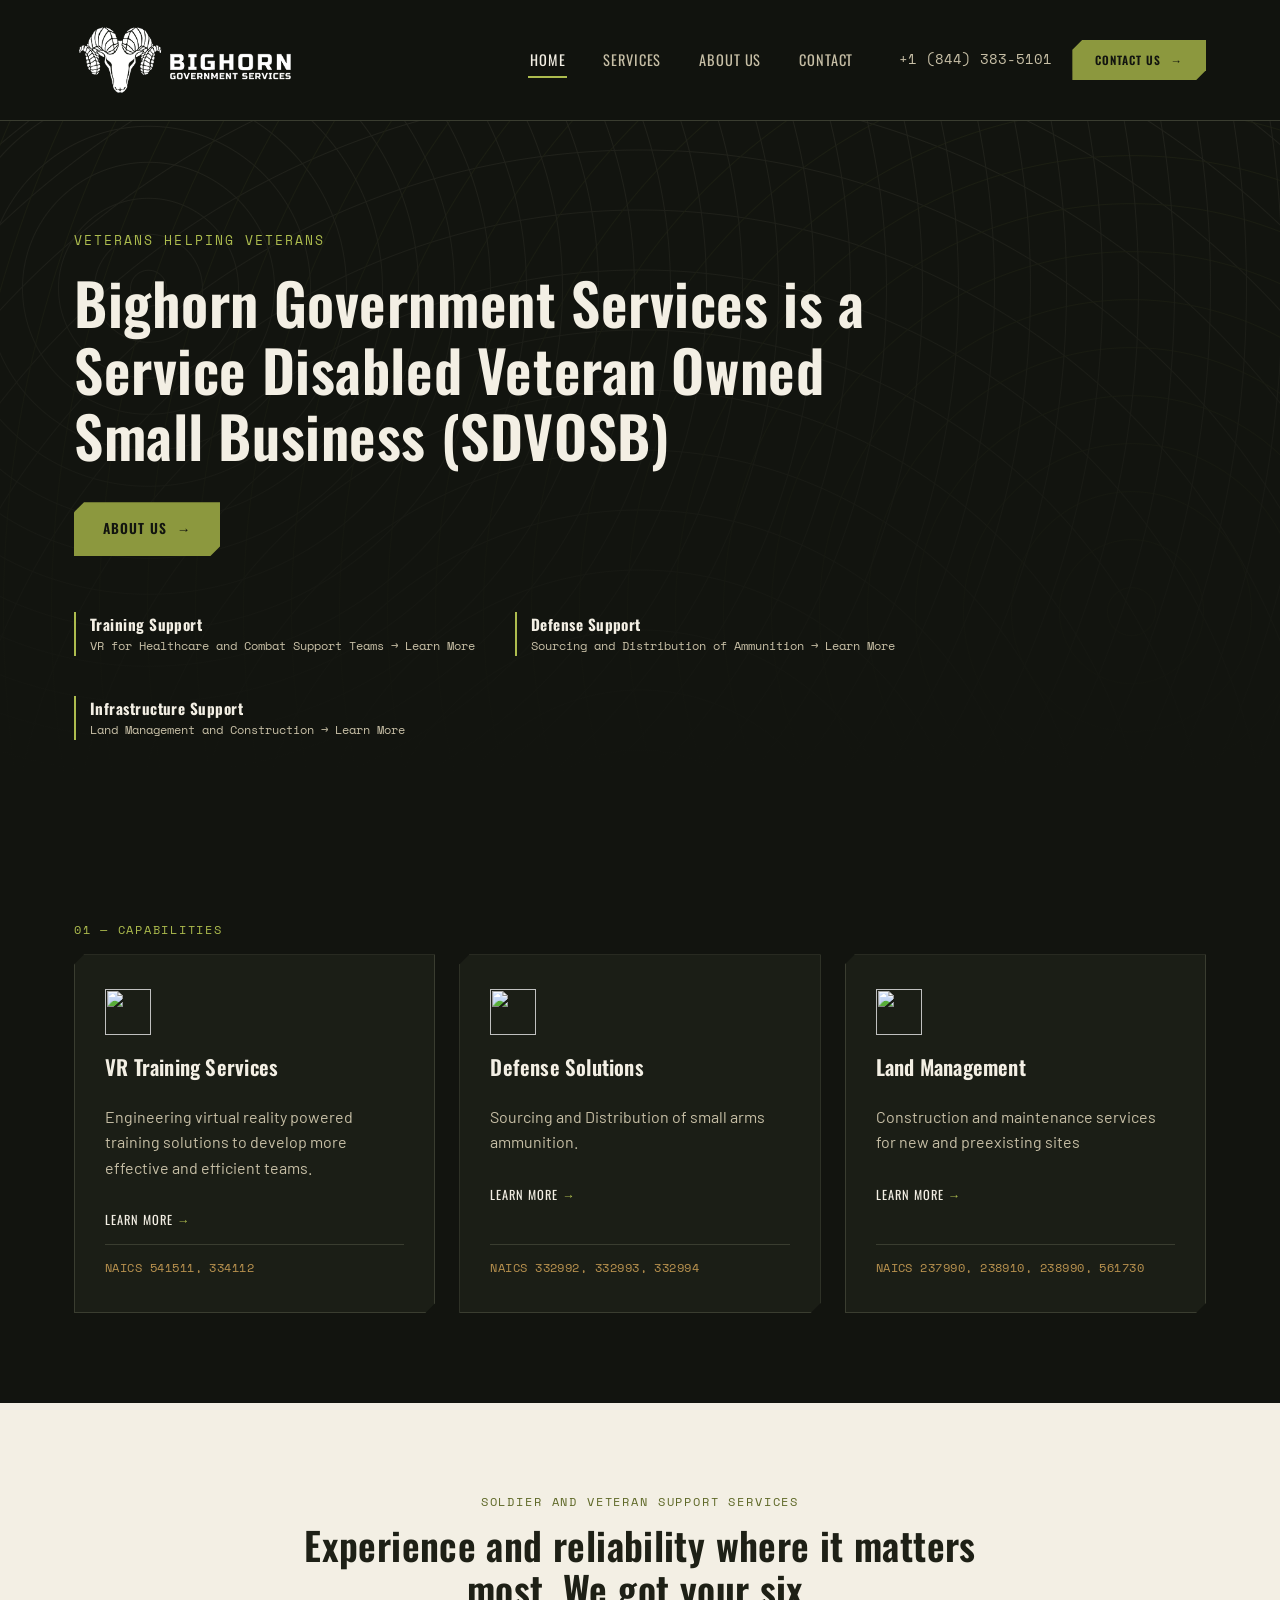
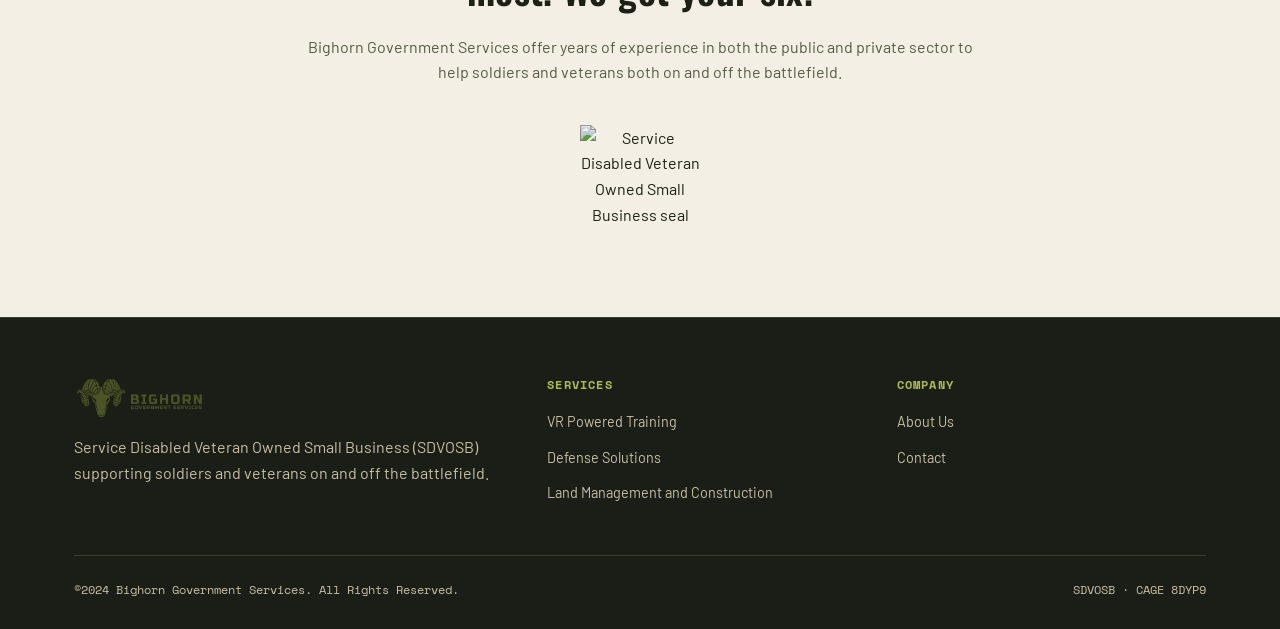
==== commit 0fc5faa2: "Localize header/footer logo — old host is down, was hotlinking directly to bighorngov.com" ====
--- a/site/index.html
+++ b/site/index.html
@@ -11,7 +11,7 @@
   <header class="site-header">
     <div class="container">
       <a href="index.html" class="brand">
-        <img src="https://bighorngov.com/wp-content/uploads/2019/12/Bighorn-Site-Logo.png" alt="Bighorn Government Services">
+        <img src="assets/images/bighorn-logo.png" alt="Bighorn Government Services">
       </a>
       <button class="nav-toggle" aria-label="Toggle navigation" aria-expanded="false">
         <span class="hamburger-line"></span>
@@ -111,7 +111,7 @@
     <div class="container">
       <div class="footer-grid">
         <div>
-          <img src="https://bighorngov.com/wp-content/uploads/2019/12/Bighorn-Site-Logo.png" alt="Bighorn Government Services" style="height:40px;margin-bottom:16px;">
+          <img src="assets/images/bighorn-logo.png" alt="Bighorn Government Services" style="height:40px;margin-bottom:16px;">
           <p>Service Disabled Veteran Owned Small Business (SDVOSB) supporting soldiers and veterans on and off the battlefield.</p>
         </div>
         <div>
--- a/site/assets/css/style.css
+++ b/site/assets/css/style.css
@@ -525,7 +525,7 @@
   color: var(--sand);
   margin-bottom: 8px;
 }
-.form-field input, .form-field textarea, .form-field select {
+.form-field input:not([type="checkbox"]):not([type="radio"]), .form-field textarea, .form-field select {
   width: 100%;
   background: var(--bg-deep);
   border: 1px solid var(--line);
@@ -535,11 +535,18 @@
   font-size: 0.95rem;
 }
 .form-field textarea { resize: vertical; min-height: 120px; }
-.checkbox-row { display: flex; flex-wrap: wrap; gap: 18px; }
+.checkbox-row { display: flex; flex-wrap: wrap; gap: 18px; margin-top: 8px; }
+.checkbox-row input[type="checkbox"] {
+  width: 16px;
+  height: 16px;
+  flex-shrink: 0;
+  accent-color: var(--olive-bright);
+}
 .checkbox-row label {
   display: flex;
   align-items: center;
   gap: 8px;
+  margin-bottom: 0;
   font-family: var(--font-body);
   font-size: 0.9rem;
   color: var(--sand);
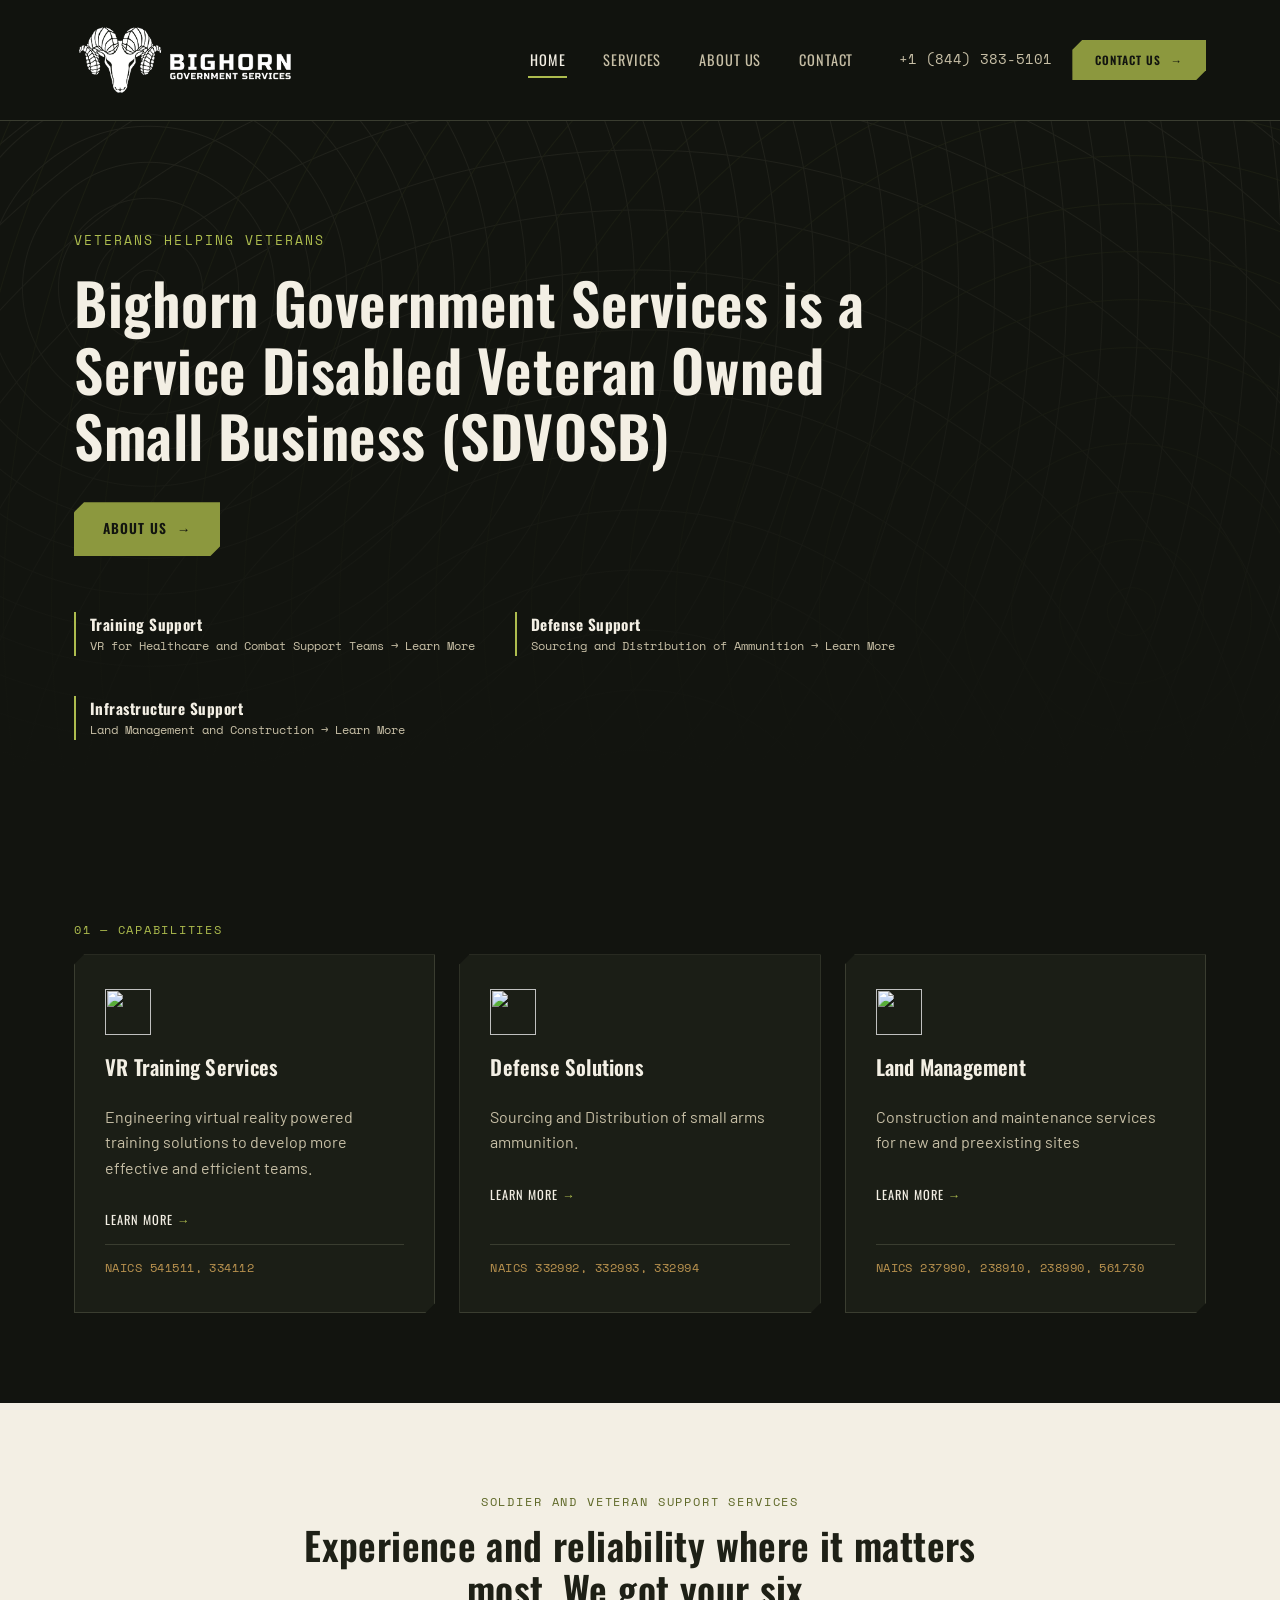
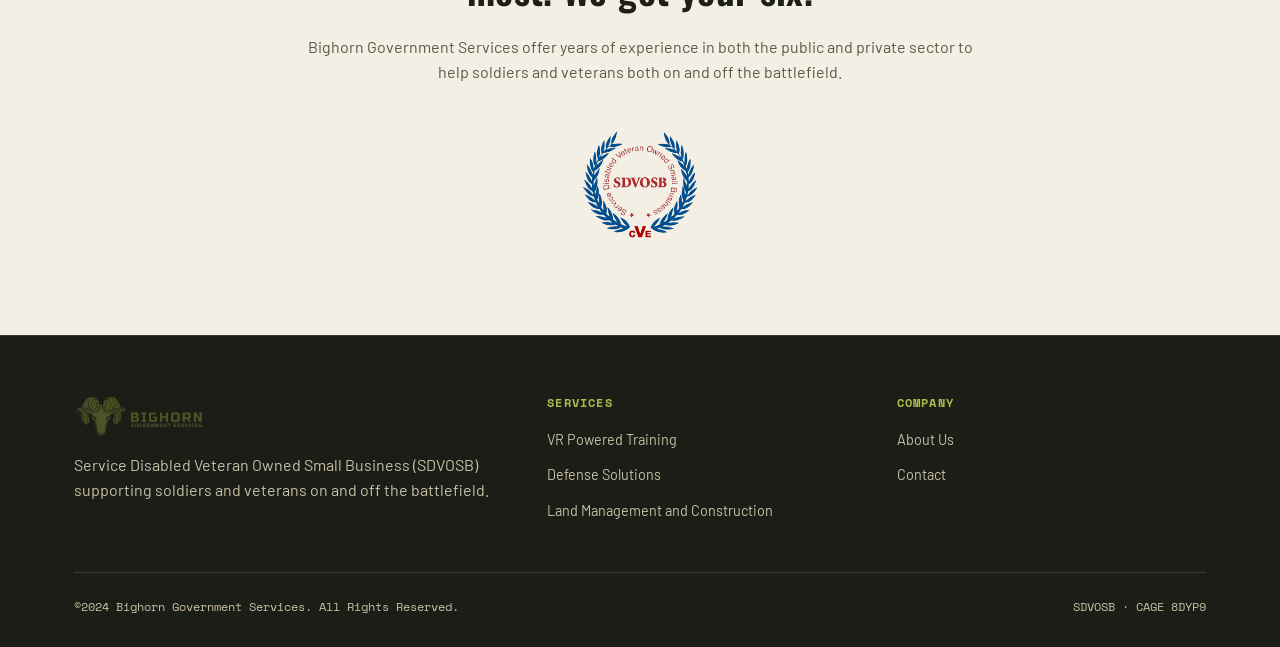
==== commit 6b4c476a: "Localize SDVOSB seal image — was hotlinked to now-dead bighorngov.com" ====
--- a/site/index.html
+++ b/site/index.html
@@ -103,7 +103,7 @@
       <span class="eyebrow">Soldier and Veteran Support Services</span>
       <h2>Experience and reliability where it matters most. We got your six.</h2>
       <p>Bighorn Government Services offer years of experience in both the public and private sector to help soldiers and veterans both on and off the battlefield.</p>
-      <img class="badge-clean" src="https://bighorngov.com/wp-content/uploads/2019/12/sdv-300x300.jpg" alt="Service Disabled Veteran Owned Small Business seal">
+      <img class="badge-clean" src="assets/images/sdvosb-seal.png" alt="Service Disabled Veteran Owned Small Business seal">
     </div>
   </section>
 
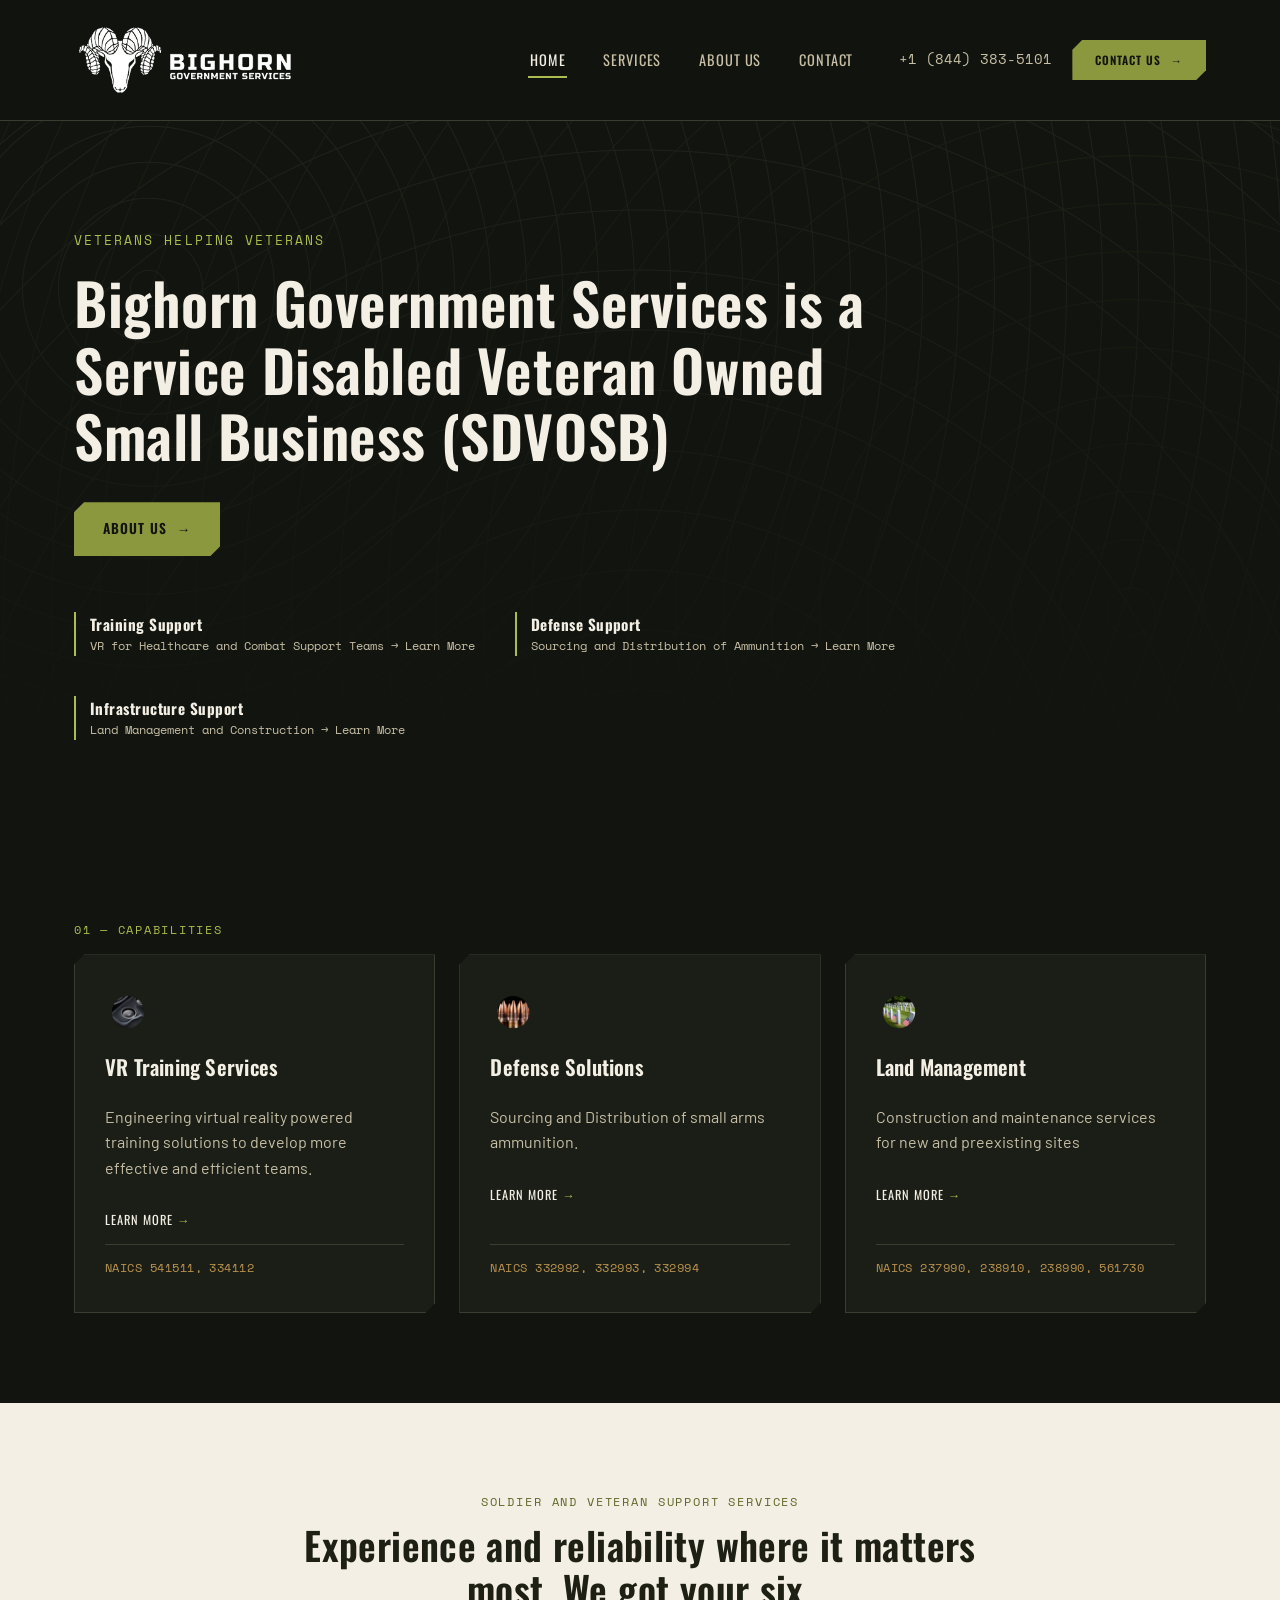
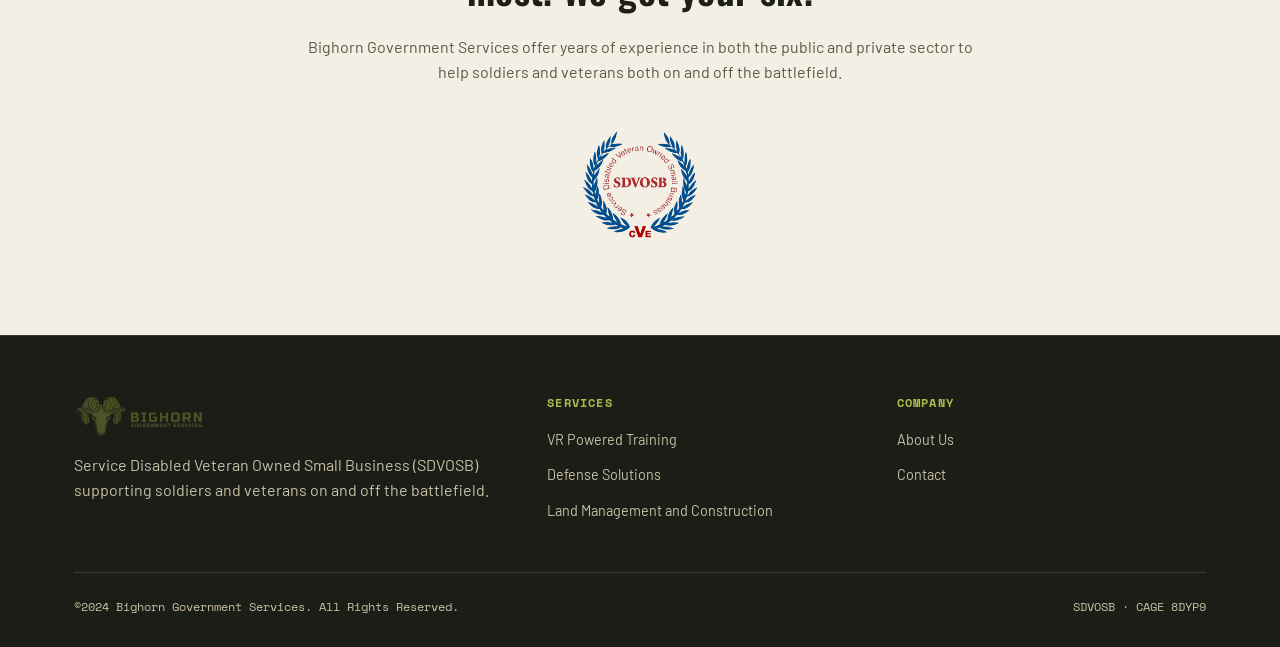
==== commit 57cc9971: "Localize all remaining broken images + favicon — pillar icons, construction/land photos, contact pho" ====
--- a/site/index.html
+++ b/site/index.html
@@ -4,7 +4,7 @@
 <meta charset="UTF-8">
 <meta name="viewport" content="width=device-width, initial-scale=1">
 <title>Home &#8211; Bighorn Government Services</title>
-<link rel="icon" href="https://bighorngov.com/wp-content/uploads/2019/12/favicon.png">
+<link rel="icon" href="assets/images/bighorn-favicon.png">
 <link rel="stylesheet" href="assets/css/style.css">
 </head>
 <body>
@@ -74,21 +74,21 @@
       <div class="sec-label">01 &mdash; Capabilities</div>
       <div class="pillars">
         <div class="pillar">
-          <img src="https://bighorngov.com/wp-content/uploads/2020/12/vr.png" alt="">
+          <img src="assets/images/bighorn-vr.png" alt="">
           <h3><a href="vrpt.html">VR Training Services</a></h3>
           <p>Engineering virtual reality powered training solutions to develop more effective and efficient teams.</p>
           <a href="vrpt.html" class="pillar-link">Learn More</a>
           <div class="naics">NAICS 541511, 334112</div>
         </div>
         <div class="pillar">
-          <img src="https://bighorngov.com/wp-content/uploads/elementor/thumbs/ammo-2-oza5bjkziiuf66yt6cg5apcoyn9q3lztt6nsiexqu8.png" alt="">
+          <img src="assets/images/bighorn-ammo-2-oza5bjkziiuf66yt6cg5apcoyn9q3lztt6nsiexqu8.png" alt="">
           <h3><a href="defense-solutions.html">Defense Solutions</a></h3>
           <p>Sourcing and Distribution&nbsp;of small arms ammunition.</p>
           <a href="defense-solutions.html" class="pillar-link">Learn More</a>
           <div class="naics">NAICS 332992, 332993, 332994</div>
         </div>
         <div class="pillar">
-          <img src="https://bighorngov.com/wp-content/uploads/2020/12/vet.png" alt="">
+          <img src="assets/images/bighorn-vet.png" alt="">
           <h3><a href="construction-and-land-management.html">Land Management</a></h3>
           <p>Construction and maintenance services for new and preexisting sites</p>
           <a href="construction-and-land-management.html" class="pillar-link">Learn More</a>
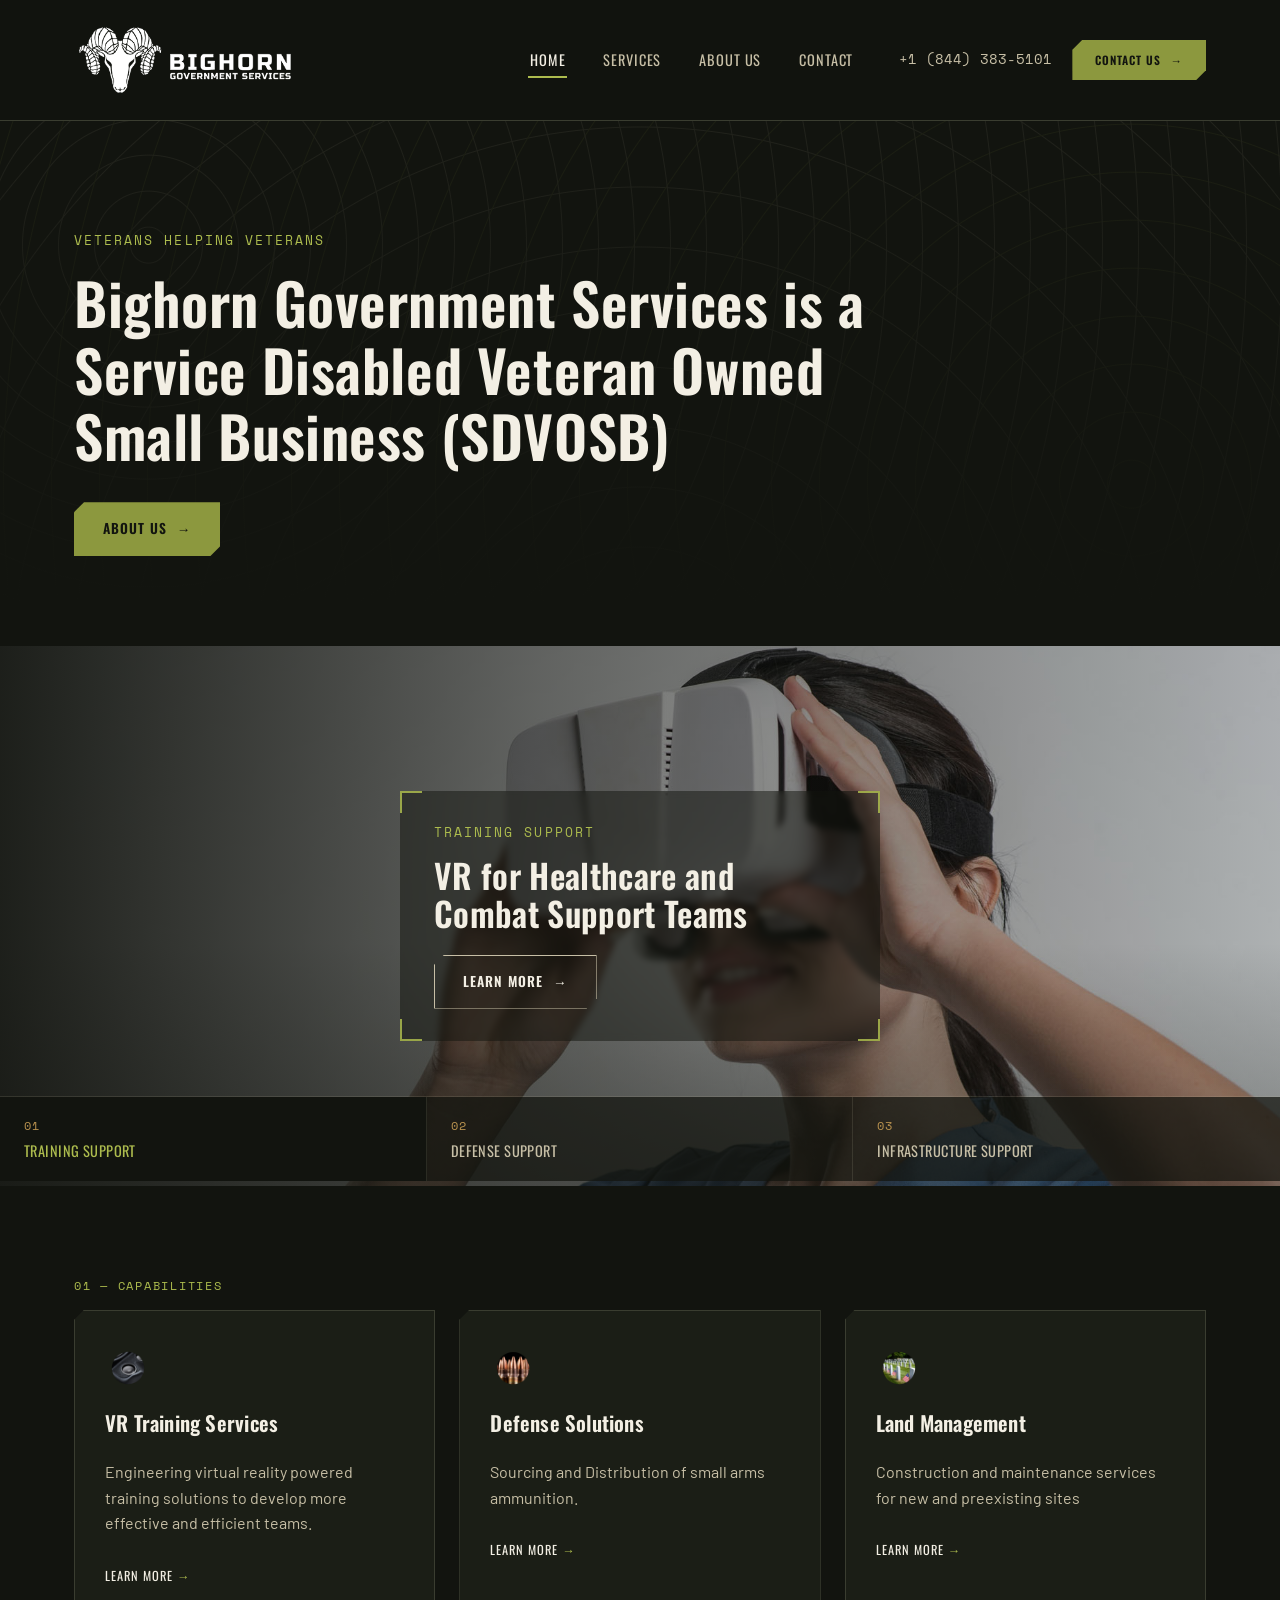
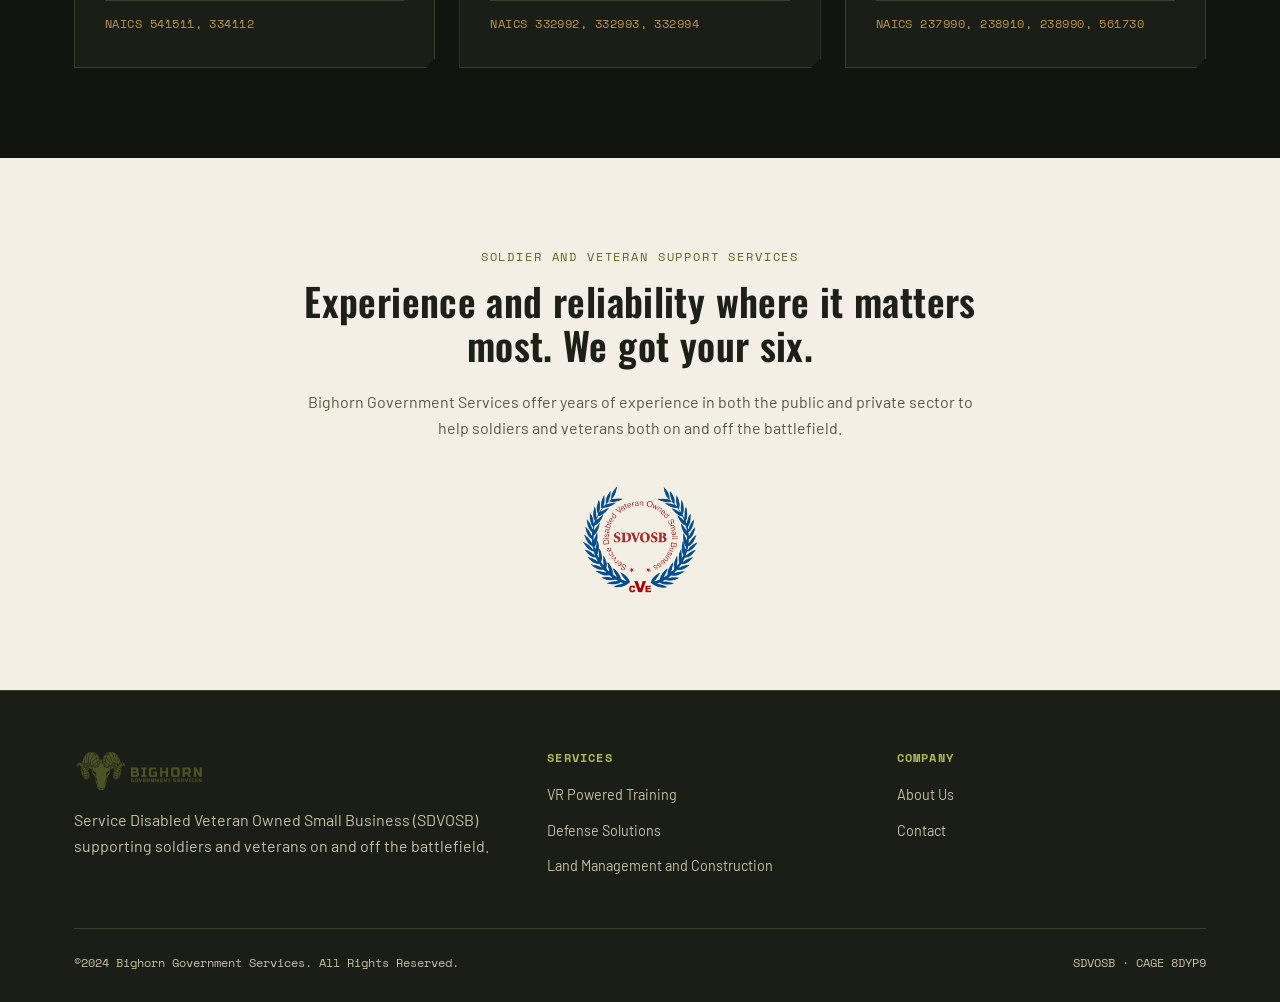
==== commit b9a08bcf: "Add restyled rotating hero image slider (Training/Defense/Infrastructure) to homepage, matching old " ====
--- a/site/index.html
+++ b/site/index.html
@@ -52,20 +52,36 @@
       <div class="hero-actions">
         <a href="about-us.html" class="btn btn-primary">About Us</a>
       </div>
-      <div class="hero-badge-row">
-        <a href="vrpt.html" class="hero-badge">
-          <strong style="color:var(--paper);display:block;font-family:var(--font-display);font-size:0.95rem;letter-spacing:0.03em;">Training Support</strong>
-          VR for Healthcare and Combat Support Teams &rarr; Learn More
-        </a>
-        <a href="defense-solutions.html" class="hero-badge">
-          <strong style="color:var(--paper);display:block;font-family:var(--font-display);font-size:0.95rem;letter-spacing:0.03em;">Defense Support</strong>
-          Sourcing and Distribution of Ammunition &rarr; Learn More
-        </a>
-        <a href="construction-and-land-management.html" class="hero-badge">
-          <strong style="color:var(--paper);display:block;font-family:var(--font-display);font-size:0.95rem;letter-spacing:0.03em;">Infrastructure Support</strong>
-          Land Management and Construction &rarr; Learn More
-        </a>
+    </div>
+  </section>
+
+  <section class="hero-slider" id="heroSlider">
+    <div class="hero-slide is-active" style="background-image:url('assets/images/bighorn-banner3.jpg')"></div>
+    <div class="hero-slide" style="background-image:url('assets/images/bighorn-banner2.jpg')"></div>
+    <div class="hero-slide" style="background-image:url('assets/images/bighorn-construction.jpg')"></div>
+    <div class="hero-slider-inner">
+      <div class="container">
+        <div class="reticle hero-slider-panel">
+          <span class="corner tl"></span><span class="corner tr"></span><span class="corner bl"></span><span class="corner br"></span>
+          <div class="hero-kicker" data-slide-kicker>Training Support</div>
+          <h2 data-slide-heading>VR for Healthcare and Combat Support Teams</h2>
+          <a href="vrpt.html" class="btn btn-outline" data-slide-link>Learn More</a>
+        </div>
       </div>
+    </div>
+    <div class="hero-slider-tabs">
+      <button class="hero-tab is-active" data-slide="0" data-kicker="Training Support" data-heading="VR for Healthcare and Combat Support Teams" data-href="vrpt.html">
+        <span class="hero-tab-num">01</span>
+        <span class="hero-tab-title">Training Support</span>
+      </button>
+      <button class="hero-tab" data-slide="1" data-kicker="Defense Support" data-heading="Sourcing and Distribution of Ammunition" data-href="defense-solutions.html">
+        <span class="hero-tab-num">02</span>
+        <span class="hero-tab-title">Defense Support</span>
+      </button>
+      <button class="hero-tab" data-slide="2" data-kicker="Infrastructure Support" data-heading="Land Management and Construction" data-href="construction-and-land-management.html">
+        <span class="hero-tab-num">03</span>
+        <span class="hero-tab-title">Infrastructure Support</span>
+      </button>
     </div>
   </section>
 
--- a/site/assets/css/style.css
+++ b/site/assets/css/style.css
@@ -329,6 +329,97 @@
 .hero-actions { display: flex; gap: 16px; margin-top: 34px; flex-wrap: wrap; }
 .hero-badge-row { display: flex; gap: 40px; margin-top: 56px; flex-wrap: wrap; }
 .hero-badge { font-family: var(--font-mono); font-size: 0.78rem; color: var(--sand); border-left: 2px solid var(--olive-bright); padding-left: 14px; }
+
+/* --------------------------------------------------------------------------
+   Hero rotating slider — Training / Defense / Infrastructure
+   -------------------------------------------------------------------------- */
+.hero-slider {
+  position: relative;
+  height: 540px;
+  overflow: hidden;
+  isolation: isolate;
+}
+.hero-slide {
+  position: absolute;
+  inset: 0;
+  background-size: cover;
+  background-position: center;
+  opacity: 0;
+  transition: opacity 1s ease;
+}
+.hero-slide.is-active { opacity: 1; }
+.hero-slide::after {
+  content: '';
+  position: absolute;
+  inset: 0;
+  background:
+    linear-gradient(90deg, rgba(18,20,15,0.94) 0%, rgba(18,20,15,0.6) 42%, rgba(18,20,15,0.22) 100%),
+    linear-gradient(0deg, rgba(18,20,15,0.35) 0%, transparent 45%);
+}
+.hero-slider-inner {
+  position: relative;
+  z-index: 2;
+  height: 100%;
+  display: flex;
+  align-items: center;
+}
+.hero-slider-panel {
+  max-width: 480px;
+  padding: 32px 34px;
+  background: rgba(18,20,15,0.5);
+  backdrop-filter: blur(3px);
+}
+.hero-slider-panel .hero-kicker { margin-bottom: 12px; }
+.hero-slider-panel h2 {
+  font-size: clamp(1.5rem, 3vw, 2.1rem);
+  margin-bottom: 22px;
+}
+.hero-slider-tabs {
+  position: relative;
+  z-index: 2;
+  display: grid;
+  grid-template-columns: repeat(3, 1fr);
+  border-top: 1px solid var(--line-soft);
+}
+.hero-tab {
+  text-align: left;
+  background: rgba(18,20,15,0.72);
+  border: none;
+  border-right: 1px solid var(--line-soft);
+  padding: 20px 24px;
+  cursor: pointer;
+  transition: background 0.2s ease;
+}
+.hero-tab:last-child { border-right: none; }
+.hero-tab:hover { background: rgba(18,20,15,0.92); }
+.hero-tab.is-active { background: var(--bg-deep); }
+.hero-tab-num {
+  display: block;
+  font-family: var(--font-mono);
+  font-size: 0.72rem;
+  color: var(--brass);
+  letter-spacing: 0.1em;
+  margin-bottom: 6px;
+}
+.hero-tab-title {
+  display: block;
+  font-family: var(--font-display);
+  font-size: 0.9rem;
+  letter-spacing: 0.03em;
+  text-transform: uppercase;
+  color: var(--sand);
+}
+.hero-tab.is-active .hero-tab-title { color: var(--olive-bright); }
+
+@media (max-width: 980px) {
+  .hero-slider { height: 620px; }
+}
+@media (max-width: 760px) {
+  .hero-slider { height: 680px; }
+  .hero-slider-panel { max-width: 100%; padding: 24px; }
+  .hero-slider-tabs { grid-template-columns: 1fr; }
+  .hero-tab { border-right: none; border-bottom: 1px solid var(--line-soft); }
+}
 
 /* --------------------------------------------------------------------------
    Pillar / service cards
